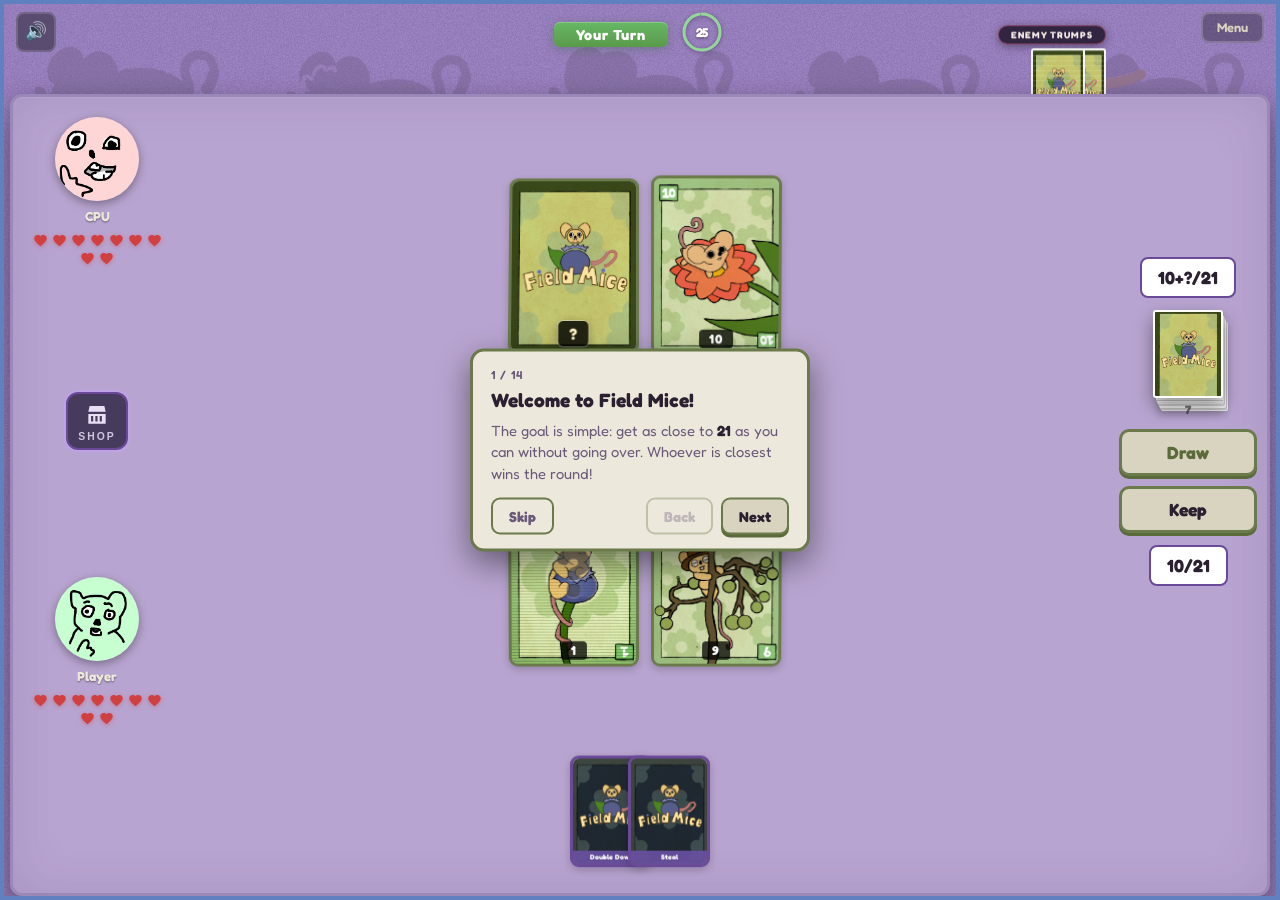
==== game.html @ 81249f74 "Buggy old repo, had to switch to a new one" ====
<!DOCTYPE html>
<html lang="en">
<head>
  <meta charset="UTF-8">
  <meta name="viewport" content="width=device-width, initial-scale=1.0">
  <title>Field Mice - 21</title>
  <link rel="preconnect" href="https://fonts.googleapis.com">
  <link href="https://fonts.googleapis.com/css2?family=Fredoka:wght@400;500;600;700&display=swap" rel="stylesheet">
  <link rel="stylesheet" href="css/scene.css">
  <link rel="stylesheet" href="css/style.css">
  <link rel="stylesheet" href="css/cards.css">
</head>
<body class="scene-bg">
  <div id="game-container">

    <button id="pause-btn">Menu</button>

    <div class="music-chrome">
      <button type="button" id="music-mute-top" class="music-mute-top" aria-label="Mute music">🔊</button>
      <div id="music-now-playing" class="music-now-playing" role="status" aria-live="polite" aria-label="Now playing">
        <img id="music-np-thumb" class="music-np-thumb" src="Music/Change My Style.jpg" alt="" draggable="false">
        <div class="music-np-text">
          <span class="music-np-label">Now Playing</span>
          <span id="music-np-title" class="music-np-title">Change My Style</span>
          <span id="music-np-artist" class="music-np-artist">Glow Machine</span>
        </div>
      </div>
    </div>

    <div id="game-toast" class="game-toast hidden" role="status" aria-live="polite"></div>
    <p id="online-match-badge" class="online-match-badge hidden" aria-live="polite"></p>

    <!-- Turn banner + clock: centered strip, clear of Menu / music -->
    <div class="turn-header-wrap">
      <div class="turn-header">
        <div id="turn-banner" class="turn-banner your-turn">Your Turn</div>
        <div id="turn-timer-clock" class="turn-timer-clock hidden" aria-live="polite">
          <svg class="turn-clock-svg" viewBox="0 0 48 48" aria-hidden="true">
            <circle class="turn-clock-ring-bg" cx="24" cy="24" r="18" fill="none" />
            <circle id="turn-clock-progress" class="turn-clock-ring" cx="24" cy="24" r="18" fill="none" transform="rotate(-90 24 24)" />
          </svg>
          <span id="turn-timer-text" class="turn-clock-num">25</span>
        </div>
      </div>
    </div>

    <!-- Table wrapper for 3D perspective -->
    <div id="table-wrap" class="table-wrap">
    <div id="opponent-fan-area">
      <div class="opp-trump-stack">
        <span class="opp-trump-label">Enemy trumps</span>
        <div id="opponent-trump-fan" class="opp-fan"></div>
      </div>
    </div>
    <div id="game-board">

      <!-- Left: profiles + shop -->
      <div id="left-col">
        <div class="profile-block opponent-profile">
          <div class="profile-avatar">
            <img src="assets/pfp-opponent.png" alt="Opponent" width="88" height="88" draggable="false">
          </div>
          <p id="opponent-name" class="profile-name">Opponent</p>
          <div id="opponent-lives" class="lives-dots"></div>
        </div>

        <div id="active-trumps" class="active-trumps">
          <button type="button" id="shop-btn" class="shop-icon-btn hidden" title="Shop" aria-label="Open shop">
            <svg class="shop-icon-svg" viewBox="0 0 24 24" aria-hidden="true">
              <path fill="currentColor" d="M4 9h16l-1.2-5.4H5.2L4 9zm0 2v9h16v-9H4zm2.5 2h2v5h-2v-5zm4 0h2v5h-2v-5zm4 0h2v5h-2v-5z"/>
            </svg>
            <span class="shop-label">Shop</span>
          </button>
        </div>

        <div class="profile-block player-profile">
          <div class="profile-avatar">
            <img src="assets/pfp-player.png" alt="You" width="88" height="88" draggable="false">
          </div>
          <p id="player-name" class="profile-name">You</p>
          <div id="player-lives" class="lives-dots"></div>
        </div>
      </div>

      <!-- Center: numbered cards -->
      <div id="center-col">
        <div id="opponent-cards" class="card-row"></div>
        <div id="player-cards" class="card-row"></div>
      </div>

      <!-- Right: scores + deck -->
      <div id="right-col">
        <div class="score-box">
          <span id="opponent-score" class="score-text">0+?/21</span>
        </div>
        <div id="deck-area" class="deck-area">
          <div class="deck-visual pigeon-deck">
            <div class="deck-thickness" aria-hidden="true"></div>
            <div class="deck-face" role="img" aria-label="Draw pile">
              <img class="deck-back-img" src="assets/cards/card-back.png" width="288" height="403" alt="" draggable="false">
            </div>
          </div>
          <span id="deck-count" class="deck-count">11</span>
        </div>
        <div id="action-bar" class="action-bar">
          <button type="button" id="btn-draw" class="game-btn draw-btn">Draw</button>
          <button type="button" id="btn-keep" class="game-btn keep-btn">Keep</button>
        </div>
        <div class="score-box">
          <span id="player-score" class="score-text">0/21</span>
        </div>
      </div>

      <!-- Player trumps live inside table surface -->
      <div id="trump-hand-area">
        <div id="trump-hand" class="trump-hand-fan"></div>
      </div>
    </div>

    </div>

  </div>

  <!-- Overlays -->
  <div id="overlay" class="overlay hidden">
    <div id="overlay-content" class="overlay-box"></div>
  </div>

  <div id="trump-select-overlay" class="overlay hidden">
    <div class="overlay-box">
      <h2>Play a Trump Card</h2>
      <div id="trump-select-cards" class="trump-select-grid"></div>
      <button id="trump-cancel-btn" class="game-btn keep-btn">Cancel</button>
    </div>
  </div>


  <div id="trump-use-overlay" class="overlay hidden">
    <div class="overlay-box trump-use-box">
      <div class="trump-use-preview">
        <div class="trump-use-card card">
          <img id="trump-use-img" src="assets/cards/trump-back.png" alt="" draggable="false">
        </div>
      </div>
      <h2 id="trump-use-name"></h2>
      <p id="trump-use-desc" class="trump-use-desc"></p>
      <p id="trump-use-warning" class="trump-use-warning hidden"></p>
      <div class="trump-use-actions">
        <button type="button" id="trump-use-btn" class="game-btn draw-btn">Use Card</button>
        <button type="button" id="trump-use-cancel-btn" class="game-btn keep-btn">Cancel</button>
      </div>
    </div>
  </div>

  <div id="target-select-overlay" class="overlay hidden">
    <div class="overlay-box">
      <h2 id="target-select-title">Select a card</h2>
      <div id="target-select-cards" class="target-select-grid"></div>
      <button id="target-cancel-btn" class="game-btn keep-btn">Cancel</button>
    </div>
  </div>

  <div id="shop-overlay" class="overlay hidden">
    <div class="overlay-box shop-overlay-box">
      <h2>Shop</h2>
      <p class="shop-subtitle">Spend lives to buy trump cards</p>
      <div id="shop-overlay-cards" class="shop-overlay-grid"></div>
      <button id="shop-close-btn" class="game-btn keep-btn">Skip</button>
    </div>
  </div>

  <div id="pause-overlay" class="overlay hidden">
    <div class="overlay-box">
      <h2>Paused</h2>
      <div class="pause-menu">
        <div class="volume-section">
          <div class="volume-row">
            <span class="volume-label">Music</span>
            <input type="range" id="music-volume" class="volume-slider" min="0" max="100" value="13">
            <button id="music-mute-btn" class="mute-btn">🔊</button>
          </div>
          <div class="volume-row">
            <span class="volume-label">SFX</span>
            <input type="range" id="sfx-volume" class="volume-slider" min="0" max="100" value="70">
            <button id="sfx-mute-btn" class="mute-btn">🔊</button>
          </div>
        </div>
        <button class="game-btn draw-btn" id="resume-btn">Resume</button>
        <button type="button" class="game-btn keep-btn" id="tutorial-btn">How to Play</button>
        <button class="game-btn keep-btn" id="quit-btn">Quit to Lobby</button>
      </div>
    </div>
  </div>

  <div id="trump-play-overlay" class="trump-play-overlay hidden" aria-hidden="true">
    <div class="trump-play-backdrop"></div>
    <div class="trump-play-card-wrap">
      <div class="trump-play-card card">
        <img class="trump-play-img" src="assets/cards/trump-back.png" alt="">
      </div>
      <div class="trump-play-info">
        <div class="trump-play-name"></div>
        <p class="trump-play-desc"></p>
      </div>
    </div>
  </div>

  <div id="tutorial-overlay" class="tutorial-overlay hidden" aria-hidden="true" role="dialog" aria-labelledby="tutorial-title">
    <div id="tutorial-spotlight" class="tutorial-spotlight hidden" aria-hidden="true"></div>
    <div id="tutorial-tooltip" class="tutorial-tooltip">
      <p id="tutorial-step" class="tutorial-step">1 / 14</p>
      <h2 id="tutorial-title" class="tutorial-title">Welcome</h2>
      <p id="tutorial-body" class="tutorial-body"></p>
      <div class="tutorial-actions">
        <button type="button" id="tutorial-skip" class="tutorial-btn tutorial-btn--ghost">Skip</button>
        <button type="button" id="tutorial-back" class="tutorial-btn tutorial-btn--ghost" disabled>Back</button>
        <button type="button" id="tutorial-next" class="tutorial-btn tutorial-btn--primary">Next</button>
      </div>
    </div>
  </div>

  <div id="card-viewer">
    <span id="card-viewer-close">&times;</span>
    <img id="card-viewer-img" src="" alt="Card">
  </div>

  <script src="https://cdn.jsdelivr.net/npm/@supabase/supabase-js@2.49.1/dist/umd/supabase.min.js"></script>
  <script type="module" src="js/game.js"></script>
</body>
</html>
---- css/scene.css ----
/* Mouse pattern + purple wash — everywhere except the play table (#game-board) */
:root {
  --scene-bg-fallback: #a88cc8;
  --scene-bg-tile: url('../assets/bg.png');
  /* bg.png (1920×1145): full width = 5 mice; seamless vertical loop */
  --scene-bg-pattern-opacity: 0.62;
  --scene-bg-purple-overlay: rgba(168, 140, 200, 0.48);
  --scene-bg-pan-duration: 180s;
}

body.scene-bg {
  position: relative;
  overflow: hidden;
  background-color: var(--scene-bg-fallback);
}

/*
 * Wide strip of tiled bg (repeat x + y). GPU translate by exactly one tile
 * width (-100vw) loops seamlessly when the image edges match.
 */
body.scene-bg::before {
  content: '';
  position: fixed;
  top: 0;
  left: 0;
  width: 200vw;
  height: 100%;
  min-height: 100vh;
  min-height: 100dvh;
  z-index: -2;
  pointer-events: none;
  background-image: var(--scene-bg-tile);
  background-repeat: repeat;
  background-size: 100vw auto;
  background-position: 0 0;
  opacity: var(--scene-bg-pattern-opacity);
  will-change: transform;
  backface-visibility: hidden;
  transform: translate3d(0, 0, 0);
  animation: scene-bg-scroll-x var(--scene-bg-pan-duration) linear infinite;
}

@keyframes scene-bg-scroll-x {
  from { transform: translate3d(0, 0, 0); }
  to { transform: translate3d(-100vw, 0, 0); }
}

@media (prefers-reduced-motion: reduce) {
  body.scene-bg::before {
    width: 100vw;
    animation: none;
    transform: none;
  }
}

/* Purple wash — brings the old solid purple feel back */
body.scene-bg::after {
  content: '';
  position: fixed;
  inset: 0;
  z-index: -1;
  pointer-events: none;
  background: var(--scene-bg-purple-overlay);
}
---- css/style.css ----
*, *::before, *::after {
  margin: 0;
  padding: 0;
  box-sizing: border-box;
}

:root {
  --purple-outer: #a88cc8;
  --purple-border: #7a5ca8;
  --purple-table: #9480b4;
  --purple-surface: #b8a4d0;
  --purple-dark: #6a4a98;
  --purple-deeper: #5a3a88;
  --sage: #7a8a5a;
  --sage-light: #a0aa80;
  --sage-border: #6a7a4a;
  --sage-dark: #5a6a3a;
  --cream: #d8d4c0;
  --cream-light: #ede8dc;
  --text-dark: #2a2030;
  --text-muted: #6a5a7a;
  --red-life: #d04040;
  --grey-life: #7a7080;
  --cyan-dot: #40b0b0;
  --win-green: #5a9a4a;
  --lose-red: #c04040;
  --font: 'Fredoka', sans-serif;

  /* Game layout rhythm */
  --col-left: 168px;
  --col-right: 158px;
  --table-margin-x: 6px;
  --table-margin-top: 36px;
  --center-gap: 20px;
  --trump-strip-h: 118px;
  --play-card-w: 130px;
  --play-card-h: 182px;
  --trump-card-w: 82px;
  --trump-card-h: 115px;
  /* Crazy-8–style opponent trump stack */
  --opp-trump-chip-w: 54px;
  --opp-trump-chip-h: 76px;
  --opp-trump-overlap: 33px;
  --profile-avatar-size: 84px;
  --table-texture-opacity: 0.32;
  --table-border: #9a88b8;

  /* Scene (mouse bg) — tuned to match game purples */
  --scene-bg-fallback: var(--purple-outer);
  --scene-bg-purple-overlay: rgba(168, 140, 200, 0.52);
  --scene-bg-pattern-opacity: 0.65;
}

html, body {
  height: 100%;
  overflow: hidden;
}

body {
  font-family: var(--font);
  display: flex;
  justify-content: center;
  align-items: center;
}

/* Game container - fills the screen */
#game-container {
  position: relative;
  width: 100vw;
  height: 100vh;
  display: flex;
  flex-direction: column;
  background: transparent;
  border: 4px solid #6080c0;
  overflow: hidden;
  /* 0–1 while your-turn timer runs; drives red tint on frame + clock */
  --turn-urgency: 0;
  /* Perspective on the table only (see .table-wrap) — applying it here made
     translateZ() on #trump-hand-area project outside the viewport and get clipped. */
  perspective: none;
}

/* Opponent trump — peek over top edge, upper-right (above #right-col) */
#opponent-fan-area {
  position: absolute;
  left: auto;
  right: calc(var(--col-right) + 6px);
  top: 0;
  transform: translateY(calc(-1 * (var(--opp-trump-chip-h) * 0.62 + 1.35rem)));
  z-index: 0;
  display: flex;
  justify-content: flex-end;
  align-items: flex-end;
  width: auto;
  max-width: calc(var(--col-right) + 24px);
  padding: 0;
  pointer-events: none;
}

.opp-trump-stack {
  display: flex;
  flex-direction: column;
  align-items: flex-end;
  gap: 4px;
}

.opp-trump-label {
  font-family: var(--font);
  font-size: 0.58rem;
  font-weight: 700;
  text-transform: uppercase;
  letter-spacing: 0.1em;
  color: rgba(255, 248, 240, 0.95);
  background: rgba(28, 18, 38, 0.82);
  padding: 4px 12px;
  border-radius: 999px;
  border: 1px solid rgba(200, 80, 100, 0.5);
  box-shadow: 0 2px 10px rgba(0, 0, 0, 0.4);
  white-space: nowrap;
  line-height: 1;
  flex-shrink: 0;
}

.opp-fan {
  display: flex;
  flex-direction: row;
  flex-wrap: nowrap;
  justify-content: center;
  align-items: flex-end;
  transform: none;
  transform-origin: center bottom;
  gap: 0;
}

.opp-trump-chip {
  flex-shrink: 0;
  position: relative;
  width: var(--opp-trump-chip-w);
  height: var(--opp-trump-chip-h);
  border-radius: 3px;
  overflow: hidden;
  background-color: #1a3924;
  background-image: url('../assets/cards/card-back.png');
  background-size: cover;
  background-position: center;
  border: 2px solid #f4f4f4;
  box-shadow:
    0 2px 0 rgba(0, 0, 0, 0.65),
    inset 0 1px 0 rgba(255, 255, 255, 0.12);
}

.opp-trump-chip:not(:last-child) {
  margin-right: calc(-1 * var(--opp-trump-overlap));
}

/* Fine horizontal stripes — subtle “edge of stack” vibe */
.opp-trump-chip-edge {
  position: absolute;
  inset: 0;
  opacity: 0.22;
  pointer-events: none;
  background: repeating-linear-gradient(
    180deg,
    rgba(255, 255, 255, 0.65) 0 1px,
    transparent 1px 5px
  );
  mix-blend-mode: screen;
}

/* Top strip: true horizontal center, above table; z-index below Menu (30) */
.turn-header-wrap {
  position: relative;
  flex-shrink: 0;
  z-index: 28;
  display: flex;
  justify-content: center;
  align-items: center;
  min-height: 50px;
  padding: 4px 12px 2px;
  pointer-events: none;
}

.turn-header-wrap .turn-header,
.turn-header-wrap .turn-banner,
.turn-header-wrap .turn-timer-clock {
  pointer-events: auto;
}

.turn-header {
  display: flex;
  flex-direction: row;
  flex-wrap: wrap;
  justify-content: center;
  align-items: center;
  gap: 10px;
  max-width: min(96vw, 560px);
}

.turn-timer-clock {
  position: relative;
  width: 48px;
  height: 48px;
  flex-shrink: 0;
}

.turn-timer-clock.hidden {
  display: none !important;
}

.turn-clock-svg {
  display: block;
  width: 100%;
  height: 100%;
  filter: drop-shadow(0 1px 2px rgba(0, 0, 0, 0.35));
}

.turn-clock-ring-bg {
  stroke: rgba(255, 255, 255, 0.16);
  stroke-width: 3;
}

.turn-clock-ring {
  stroke: color-mix(
    in srgb,
    #8edd9a calc((1 - var(--turn-urgency, 0)) * 100%),
    #ff3a45 calc(var(--turn-urgency, 0) * 100%)
  );
  stroke-width: 3;
  stroke-linecap: round;
  stroke-dasharray: 113.097;
  stroke-dashoffset: 0;
  transition:
    stroke-dashoffset 0.08s linear,
    stroke 0.14s ease;
}

.turn-clock-num {
  position: absolute;
  inset: 0;
  display: flex;
  align-items: center;
  justify-content: center;
  font-family: var(--font);
  font-size: 0.8rem;
  font-weight: 800;
  font-variant-numeric: tabular-nums;
  letter-spacing: -0.02em;
  color: color-mix(
    in srgb,
    #ffffff calc((1 - var(--turn-urgency, 0)) * 100%),
    #ffc8c8 calc(var(--turn-urgency, 0) * 100%)
  );
  text-shadow:
    0 1px 3px rgba(0, 0, 0, 0.45),
    0 0 8px rgba(255, 70, 70, calc(0.35 * var(--turn-urgency, 0)));
  transition: color 0.14s ease, text-shadow 0.14s ease;
  pointer-events: none;
}

/* Outer frame + playfield shake (same rhythm); border & glow pick up red as --turn-urgency rises */
#game-container.turn-pulse {
  --pulse-shake-amt: calc(0.12px + var(--turn-pulse-strength, 0) * 0.55px);
  animation: outerFrameVibrate var(--turn-pulse-period, 2.2s) linear infinite;
}

#game-container.turn-pulse .table-wrap {
  --inner-shake-amt: calc(0.07px + var(--turn-pulse-strength, 0) * 0.38px);
  animation: tableBoardShake var(--turn-pulse-period, 2.2s) linear infinite;
}

@keyframes outerFrameVibrate {
  0%,
  100% {
    transform: translate(0, 0);
    border-color: color-mix(
      in srgb,
      #6080c0 calc((1 - var(--turn-urgency, 0)) * 100%),
      #e03845 calc(var(--turn-urgency, 0) * 100%)
    );
    box-shadow:
      inset 0 0 16px rgba(96, 128, 192, calc(0.04 + var(--turn-pulse-strength, 0) * 0.08)),
      0 0 8px rgba(96, 128, 220, calc(0.12 + var(--turn-pulse-strength, 0) * 0.18)),
      0 0 18px rgba(255, 55, 50, calc(0.08 + var(--turn-urgency, 0) * 0.42));
  }

  25% {
    transform: translate(var(--pulse-shake-amt), calc(-0.6 * var(--pulse-shake-amt)));
    border-color: color-mix(
      in srgb,
      #7a9ed8 calc((1 - var(--turn-urgency, 0)) * 100%),
      #f05858 calc(var(--turn-urgency, 0) * 100%)
    );
    box-shadow:
      inset 0 0 20px rgba(96, 128, 192, calc(0.06 + var(--turn-pulse-strength, 0) * 0.16)),
      0 0 14px rgba(120, 175, 255, calc(0.18 + var(--turn-pulse-strength, 0) * 0.22)),
      0 0 0 4px rgba(96, 128, 220, calc(0.06 + var(--turn-pulse-strength, 0) * 0.18)),
      0 0 22px rgba(255, 70, 55, calc(0.1 + var(--turn-urgency, 0) * 0.48));
  }

  50% {
    transform: translate(calc(-0.9 * var(--pulse-shake-amt)), calc(0.5 * var(--pulse-shake-amt)));
    border-color: color-mix(
      in srgb,
      #5678b0 calc((1 - var(--turn-urgency, 0)) * 100%),
      #c83038 calc(var(--turn-urgency, 0) * 100%)
    );
    box-shadow:
      inset 0 0 14px rgba(50, 70, 115, calc(0.05 + var(--turn-pulse-strength, 0) * 0.12)),
      0 0 9px rgba(96, 128, 200, calc(0.1 + var(--turn-pulse-strength, 0) * 0.14)),
      0 0 14px rgba(255, 45, 40, calc(0.06 + var(--turn-urgency, 0) * 0.38));
  }

  75% {
    transform: translate(calc(0.55 * var(--pulse-shake-amt)), calc(-0.45 * var(--pulse-shake-amt)));
    border-color: color-mix(
      in srgb,
      #8eb4ea calc((1 - var(--turn-urgency, 0)) * 100%),
      #ff6a62 calc(var(--turn-urgency, 0) * 100%)
    );
    box-shadow:
      inset 0 0 18px rgba(96, 128, 192, calc(0.06 + var(--turn-pulse-strength, 0) * 0.18)),
      0 0 12px rgba(110, 180, 250, calc(0.16 + var(--turn-pulse-strength, 0) * 0.26)),
      0 0 0 5px rgba(96, 128, 215, calc(0.05 + var(--turn-pulse-strength, 0) * 0.16)),
      0 0 24px rgba(255, 60, 48, calc(0.1 + var(--turn-urgency, 0) * 0.52));
  }
}

@keyframes tableBoardShake {

  0%,
  100% {
    transform: translate(0, 0);
  }

  25% {
    transform: translate(calc(-0.85 * var(--inner-shake-amt)), calc(0.55 * var(--inner-shake-amt)));
  }

  50% {
    transform: translate(var(--inner-shake-amt), calc(-0.65 * var(--inner-shake-amt)));
  }

  75% {
    transform: translate(calc(0.5 * var(--inner-shake-amt)), var(--inner-shake-amt));
  }
}

/* Turn banner */
.turn-banner {
  text-align: center;
  padding: 4px 22px;
  margin: 6px auto 2px;
  width: fit-content;
  border-radius: 6px;
  font-size: 0.9rem;
  font-weight: 700;
  z-index: 20;
  letter-spacing: 1px;
  flex-shrink: 0;
}

.turn-banner.your-turn {
  background: linear-gradient(180deg, #66b866 0%, var(--win-green) 100%);
  color: #ffffff;
  box-shadow:
    inset 0 1px 0 rgba(255, 255, 255, 0.22),
    0 2px 10px rgba(40, 100, 50, 0.35);
}

.turn-banner.opp-turn {
  background: linear-gradient(180deg, #e05858 0%, var(--red-life) 100%);
  color: #ffffff;
  box-shadow:
    inset 0 1px 0 rgba(255, 255, 255, 0.18),
    0 2px 12px rgba(120, 30, 30, 0.35);
}

.turn-banner.sync-banner {
  background: rgba(50, 40, 80, 0.92);
  color: var(--cream-light);
  border-color: var(--purple-deeper);
  animation: sync-pulse 1.2s ease-in-out infinite;
}

@keyframes sync-pulse {
  0%, 100% { opacity: 0.85; }
  50% { opacity: 1; }
}

.turn-banner.opp-turn.ai-thinking {
  animation: aiThinkPulse 1.4s ease-in-out infinite;
}

@keyframes aiThinkPulse {
  0%, 100% { opacity: 1; }
  50% { opacity: 0.72; }
}

.turn-banner.hidden-banner {
  opacity: 0;
}

/* Table wrapper — 3D scene lives on #game-board inside */
.table-wrap {
  flex: 1 1 auto;
  display: flex;
  flex-direction: column;
  min-height: 0;
  width: calc(100% - 2 * var(--table-margin-x));
  margin: var(--table-margin-top) auto 0;
  position: relative;
  z-index: 1;
  overflow: visible;
  transform-style: preserve-3d;
  perspective: 1400px;
  perspective-origin: center 42%;
}

#game-board {
  position: relative;
  z-index: 1;
  flex: 1;
  display: grid;
  grid-template-columns: var(--col-left) minmax(0, 1fr) var(--col-right);
  grid-template-rows: minmax(0, 1fr) auto;
  background-color: var(--purple-surface);
  border-radius: 12px;
  border: 3px solid var(--table-border);
  min-height: 0;
  min-width: 0;
  overflow: hidden;
  transform: none;
  transform-style: preserve-3d;
  box-shadow:
    0 20px 40px rgba(0, 0, 0, 0.28),
    0 8px 24px rgba(0, 0, 0, 0.2),
    inset 0 1px 0 rgba(255, 255, 255, 0.08),
    inset 0 0 48px rgba(58, 40, 88, 0.12);
}

#game-board::before {
  content: '';
  position: absolute;
  inset: 0;
  z-index: 0;
  border-radius: inherit;
  pointer-events: none;
  background-image: url('../assets/table-texture.png');
  background-repeat: repeat;
  background-size: 420px auto;
  background-position: center;
  opacity: var(--table-texture-opacity);
}

#game-board > * {
  position: relative;
  z-index: 1;
}

#left-col {
  grid-column: 1;
  grid-row: 1;
  display: flex;
  flex-direction: column;
  justify-content: space-between;
  padding: 20px 12px;
  gap: 6px;
  min-width: 0;
  overflow: visible;
}

.profile-block {
  display: flex;
  flex-direction: column;
  align-items: center;
  gap: 8px;
  width: 100%;
  min-width: 0;
}

.profile-name {
  font-size: 0.82rem;
  font-weight: 700;
  color: var(--cream-light);
  text-align: center;
  max-width: 100%;
  overflow: hidden;
  text-overflow: ellipsis;
  white-space: nowrap;
  line-height: 1.2;
  text-shadow: 0 1px 2px rgba(0, 0, 0, 0.45);
}

.profile-avatar {
  width: var(--profile-avatar-size);
  height: var(--profile-avatar-size);
  border-radius: 50%;
  background: transparent;
  border: none;
  overflow: hidden;
  flex-shrink: 0;
  box-shadow: 0 3px 10px rgba(0, 0, 0, 0.35);
}

.profile-avatar img {
  display: block;
  width: 100%;
  height: 100%;
  object-fit: cover;
  object-position: center;
  border: none;
  outline: none;
  border-radius: 50%;
  /* Slight zoom crops baked-in white ring on PNG assets */
  transform: scale(1.12);
}

.lives-dots {
  display: flex;
  flex-wrap: wrap;
  align-items: center;
  justify-content: center;
  gap: 3px 4px;
  width: 100%;
  max-width: 100%;
}

.life-heart {
  width: 15px;
  height: 15px;
  flex-shrink: 0;
  color: var(--grey-life);
  transition: color 0.3s ease, opacity 0.3s ease, filter 0.3s ease, transform 0.3s ease;
}

.life-heart-svg {
  display: block;
  width: 100%;
  height: 100%;
}

.life-heart.active {
  color: var(--red-life);
  filter: drop-shadow(0 1px 2px rgba(208, 64, 64, 0.45));
}

.life-heart.lost {
  color: #2f2833;
  opacity: 0.38;
  filter: grayscale(1) brightness(0.72);
}

.life-heart.losing {
  animation: lifeHeartLose 0.55s ease forwards;
}

@keyframes lifeHeartLose {
  0% {
    color: var(--red-life);
    transform: scale(1);
    filter: drop-shadow(0 1px 2px rgba(208, 64, 64, 0.45));
  }
  35% {
    transform: scale(1.38);
    color: #904040;
  }
  100% {
    color: #2f2833;
    transform: scale(1);
    opacity: 0.38;
    filter: grayscale(1) brightness(0.72);
  }
}
/* Shop icon (left column) */
.active-trumps {
  display: flex;
  align-items: center;
  justify-content: center;
  min-height: 52px;
}

.shop-icon-btn {
  width: auto;
  min-width: 52px;
  height: auto;
  border-radius: 12px;
  border: 2px solid var(--purple-dark);
  background: rgba(58, 48, 80, 0.9);
  color: #e8dff5;
  cursor: pointer;
  display: flex;
  flex-direction: column;
  align-items: center;
  justify-content: center;
  gap: 4px;
  padding: 8px 10px 6px;
  transition: transform 0.15s, box-shadow 0.15s, opacity 0.15s;
}

.shop-label {
  font-size: 0.65rem;
  font-weight: 700;
  text-transform: uppercase;
  letter-spacing: 2px;
  line-height: 1;
  opacity: 0.85;
}

.shop-icon-btn.hidden {
  display: none;
}

.shop-icon-btn:not(:disabled):hover {
  transform: scale(1.08);
  box-shadow: 0 4px 12px rgba(0, 0, 0, 0.35);
}

.shop-icon-btn:disabled {
  opacity: 0.35;
  cursor: default;
}

.shop-icon-btn.shop-ready {
  box-shadow: 0 0 0 2px rgba(200, 160, 255, 0.45);
}

.shop-icon-svg {
  width: 26px;
  height: 26px;
}

/* Center column — 3D tilt on cards only (keeps Draw/Keep column flat + clickable) */
#center-col {
  grid-column: 2;
  grid-row: 1;
  display: grid;
  grid-template-rows: 1fr 1fr;
  align-items: center;
  justify-items: center;
  gap: var(--center-gap);
  padding: clamp(12px, 1.8vh, 22px) clamp(10px, 2vw, 24px);
  min-height: 0;
  min-width: 0;
  width: 100%;
  overflow-x: clip;
  overflow-y: visible;
  perspective: 900px;
  transform: rotateX(12deg);
  transform-origin: center 55%;
  transform-style: preserve-3d;
}

#opponent-cards,
#player-cards {
  align-self: center;
}

.card-row {
  display: flex;
  justify-content: center;
  align-items: center;
  gap: clamp(4px, 1.2vw, 12px);
  flex-wrap: nowrap;
  width: 100%;
  max-width: 100%;
  min-height: 0;
  min-width: 0;
  transform-style: preserve-3d;
}

.card-row--overlap {
  gap: 0;
}

.card-row--overlap .card + .card {
  margin-left: calc(-1 * var(--card-overlap, 20px));
}

/* Draw / Keep — in #right-col between deck and player score */
.action-bar {
  display: flex;
  flex-direction: column;
  gap: 10px;
  align-items: stretch;
  width: 100%;
  flex-shrink: 0;
}

.action-bar .game-btn {
  width: 100%;
  min-height: 44px;
  padding: 10px 12px;
}

.game-btn {
  font-family: var(--font);
  font-size: 1.1rem;
  font-weight: 700;
  padding: 10px 34px;
  border: 3px solid;
  border-radius: 10px;
  cursor: pointer;
  transition: all 0.12s ease;
  position: relative;
  top: 0;
}

.game-btn:active { top: 2px; }
.game-btn:disabled { opacity: 0.3; cursor: not-allowed; top: 0; }

.draw-btn {
  background: var(--cream);
  border-color: var(--sage-border);
  color: var(--sage-dark);
  box-shadow: 0 3px 0 var(--sage-dark);
}

.draw-btn:hover:not(:disabled) {
  background: var(--cream-light);
  top: -2px;
  box-shadow: 0 5px 0 var(--sage-dark);
}

.keep-btn {
  background: var(--cream);
  border-color: var(--sage-border);
  color: var(--text-dark);
  box-shadow: 0 3px 0 var(--sage-dark);
}

.keep-btn:hover:not(:disabled) {
  background: var(--cream-light);
  top: -2px;
  box-shadow: 0 5px 0 var(--sage-dark);
}

/* Right column — flat (no 3D tilt) for reliable button hits */
#right-col {
  grid-column: 3;
  grid-row: 1;
  display: flex;
  flex-direction: column;
  justify-content: center;
  align-items: stretch;
  padding: 14px 10px;
  gap: 12px;
  position: relative;
  z-index: 20;
  min-width: 0;
  transform: none;
}

#right-col .score-box,
#right-col .deck-area {
  align-self: center;
}

.score-box {
  background: white;
  border: 2px solid var(--purple-dark);
  border-radius: 8px;
  padding: 8px 16px;
}

.score-text {
  font-size: 1.1rem;
  font-weight: 700;
  color: var(--text-dark);
}

.score-text.bust { color: var(--lose-red); }
.score-text.perfect { color: var(--win-green); }

.deck-area {
  display: flex;
  flex-direction: column;
  align-items: center;
  gap: 4px;
}

.deck-visual {
  position: relative;
  width: 70px;
  height: 88px;
}

/* Game-Pigeon–style stacked deck — boxy stepped slabs, not pill-shaped */
.deck-visual.pigeon-deck {
  border: none;
  border-radius: 0;
  overflow: visible;
  box-shadow: none;
}

.deck-thickness {
  position: absolute;
  left: 3px;
  right: 0;
  top: 3px;
  bottom: -4px;
  z-index: 0;
  border-radius: 2px;
  background: repeating-linear-gradient(
    to bottom,
    #fafafa 0 3px,
    #d8d8d8 3px 4px,
    #f6f6f6 4px 7px,
    #c8c8c8 7px 8px
  );
  box-shadow:
    1px 2px 0 0 #ececec,
    2px 4px 0 0 #d0d0d0,
    3px 6px 0 0 #f2f2f2,
    4px 8px 0 0 #c4c4c4,
    5px 9px 0 0 #e6e6e6,
    1px 0 0 rgba(0, 0, 0, 0.08),
    2px 12px 8px rgba(0, 0, 0, 0.28);
  opacity: 0.98;
}

.deck-face {
  position: absolute;
  inset: 0;
  z-index: 1;
  overflow: hidden;
  background: #1a3924;
  border-radius: 3px;
  border: 2px solid #fefefe;
  box-shadow:
    0 8px 18px rgba(0, 0, 0, 0.4),
    inset 0 1px 0 rgba(255, 255, 255, 0.06);
}

.deck-back-img {
  display: block;
  width: 100%;
  height: 100%;
  object-fit: cover;
  object-position: center;
  pointer-events: none;
  border-radius: 2px;
  image-rendering: -webkit-optimize-contrast;
}

.deck-count {
  font-size: 0.75rem;
  font-weight: 700;
  color: var(--text-dark);
  opacity: 0.6;
}

/* Player trump strip — spans table width inside lavender surface */
#trump-hand-area {
  grid-column: 1 / -1;
  grid-row: 2;
  position: relative;
  z-index: 2;
  min-height: var(--trump-strip-h);
  height: auto;
  padding: 6px 12px clamp(14px, 2.5vh, 28px);
  display: flex;
  justify-content: center;
  align-items: flex-end;
  overflow: visible;
  pointer-events: none;
  background: transparent;
  transform: none;
}

#trump-hand-area .trump-hand-fan,
#trump-hand-area .card {
  pointer-events: auto;
}

.trump-hand-fan {
  display: flex;
  justify-content: center;
  align-items: flex-end;
  position: relative;
  z-index: 1;
  height: 100%;
  padding-bottom: 4px;
  transform: rotateX(-14deg);
  transform-origin: center bottom;
  transform-style: preserve-3d;
}

/* Music — mute + auto “now playing” toast (game + lobby) */
.music-chrome {
  position: fixed;
  top: 8px;
  left: 12px;
  z-index: 100;
  display: flex;
  align-items: flex-start;
  gap: 8px;
  pointer-events: none;
}

#game-container .music-chrome {
  position: absolute;
  z-index: 30;
}

.music-chrome > * {
  pointer-events: auto;
}

.music-mute-top {
  flex-shrink: 0;
  display: flex;
  align-items: center;
  justify-content: center;
  width: 40px;
  height: 40px;
  padding: 0;
  font-size: 1.1rem;
  line-height: 1;
  color: white;
  background: rgba(0, 0, 0, 0.4);
  border: 2px solid rgba(255, 255, 255, 0.15);
  border-radius: 8px;
  backdrop-filter: blur(4px);
  cursor: pointer;
  transition: background 0.15s, border-color 0.15s;
}

.music-mute-top:hover {
  background: rgba(0, 0, 0, 0.55);
  border-color: rgba(255, 255, 255, 0.28);
}

.music-mute-top.muted {
  opacity: 0.75;
}

.music-now-playing {
  display: flex;
  align-items: center;
  gap: 10px;
  max-width: min(260px, calc(100vw - 80px));
  padding: 6px 14px 6px 6px;
  background: rgba(12, 8, 20, 0.82);
  border: 2px solid rgba(255, 255, 255, 0.14);
  border-radius: 10px;
  backdrop-filter: blur(10px);
  box-shadow: 0 6px 20px rgba(0, 0, 0, 0.35);
  cursor: pointer;
  opacity: 0;
  transform: translateX(-14px) scale(0.97);
  pointer-events: none;
  transition:
    opacity 0.4s ease,
    transform 0.4s cubic-bezier(0.22, 1, 0.36, 1);
}

.music-now-playing.is-visible {
  opacity: 1;
  transform: translateX(0) scale(1);
  pointer-events: auto;
}

.music-now-playing.is-hiding {
  opacity: 0;
  transform: translateX(-10px) scale(0.98);
  pointer-events: none;
}

.music-now-playing.is-pulse {
  animation: music-np-pulse 0.45s ease;
}

@keyframes music-np-pulse {
  0% { transform: translateX(0) scale(1); }
  35% { transform: translateX(0) scale(1.03); }
  100% { transform: translateX(0) scale(1); }
}

.music-np-thumb {
  flex-shrink: 0;
  width: 44px;
  height: 44px;
  border-radius: 7px;
  object-fit: cover;
  display: block;
  box-shadow: 0 2px 8px rgba(0, 0, 0, 0.35);
}

.music-np-text {
  display: flex;
  flex-direction: column;
  gap: 1px;
  min-width: 0;
}

.music-np-label {
  font-size: 0.58rem;
  font-weight: 600;
  text-transform: uppercase;
  letter-spacing: 0.1em;
  color: rgba(180, 220, 255, 0.75);
}

.music-np-title {
  font-size: 0.8rem;
  font-weight: 700;
  color: #fff;
  white-space: nowrap;
  overflow: hidden;
  text-overflow: ellipsis;
  line-height: 1.25;
}

.music-np-artist {
  font-size: 0.68rem;
  font-weight: 500;
  color: rgba(255, 255, 255, 0.62);
  white-space: nowrap;
  overflow: hidden;
  text-overflow: ellipsis;
  line-height: 1.2;
}

/* Pause button */
#pause-btn {
  position: absolute;
  top: 8px;
  right: 12px;
  z-index: 30;
  background: rgba(0, 0, 0, 0.3);
  border: 2px solid rgba(255, 255, 255, 0.2);
  color: var(--cream);
  font-family: var(--font);
  font-size: 0.8rem;
  font-weight: 600;
  padding: 6px 14px;
  border-radius: 8px;
  cursor: pointer;
  transition: all 0.15s;
}

#pause-btn:hover {
  background: rgba(0, 0, 0, 0.5);
  border-color: rgba(255, 255, 255, 0.4);
}

/* Pause menu overlay */
.pause-menu {
  display: flex;
  flex-direction: column;
  gap: 14px;
  align-items: center;
}

.pause-menu .game-btn {
  width: 200px;
  text-align: center;
}

.volume-section {
  width: 100%;
  display: flex;
  flex-direction: column;
  gap: 10px;
  padding: 12px 0;
  border-bottom: 2px solid var(--sage-border);
  margin-bottom: 6px;
}

.volume-row {
  display: flex;
  align-items: center;
  gap: 10px;
}

.volume-label {
  font-size: 0.85rem;
  font-weight: 600;
  color: var(--text-dark);
  width: 50px;
  text-align: right;
}

.volume-slider {
  flex: 1;
  height: 6px;
  -webkit-appearance: none;
  appearance: none;
  background: var(--sage-border);
  border-radius: 3px;
  outline: none;
  cursor: pointer;
}

.volume-slider::-webkit-slider-thumb {
  -webkit-appearance: none;
  appearance: none;
  width: 16px;
  height: 16px;
  border-radius: 50%;
  background: var(--sage-dark);
  border: 2px solid var(--sage-border);
  cursor: pointer;
}

.volume-slider::-moz-range-thumb {
  width: 16px;
  height: 16px;
  border-radius: 50%;
  background: var(--sage-dark);
  border: 2px solid var(--sage-border);
  cursor: pointer;
}

.mute-btn {
  background: none;
  border: 2px solid var(--sage-border);
  border-radius: 6px;
  padding: 4px 8px;
  cursor: pointer;
  font-size: 0.9rem;
  transition: all 0.15s;
}

.mute-btn:hover {
  background: var(--cream-light);
}

.mute-btn.muted {
  opacity: 0.5;
}

/* Overlays */
.overlay {
  position: fixed;
  inset: 0;
  background: rgba(40, 30, 50, 0.8);
  backdrop-filter: blur(4px);
  display: flex;
  align-items: center;
  justify-content: center;
  z-index: 100;
  transition: opacity 0.3s;
}

.overlay.hidden {
  opacity: 0;
  pointer-events: none;
}

.overlay-box {
  background: var(--cream);
  border: 4px solid var(--sage-border);
  border-radius: 16px;
  padding: 28px 36px;
  text-align: center;
  max-width: 440px;
  width: 90%;
  box-shadow: 0 8px 30px rgba(0, 0, 0, 0.3);
}

.overlay-box h2 {
  font-size: 1.4rem;
  color: var(--text-dark);
  margin-bottom: 12px;
}

.overlay-box p {
  color: var(--text-muted);
  margin-bottom: 8px;
  font-size: 0.9rem;
}

.result-title {
  font-size: 1.8rem;
  font-weight: 700;
  margin-bottom: 8px;
}

.result-title.win { color: var(--win-green); }
.result-title.lose { color: var(--lose-red); }
.result-title.draw { color: var(--text-muted); }

.round-result {
  text-align: center;
}

.result-emoji {
  font-size: 2.6rem;
  line-height: 1;
  margin-bottom: 6px;
  animation: result-emoji-pop 0.45s cubic-bezier(0.22, 1, 0.36, 1);
}

@keyframes result-emoji-pop {
  0% { transform: scale(0.5); opacity: 0; }
  70% { transform: scale(1.12); }
  100% { transform: scale(1); opacity: 1; }
}

.result-tagline {
  font-size: 0.95rem;
  color: var(--text-muted);
  margin-bottom: 14px;
  line-height: 1.4;
}

.result-scores {
  display: flex;
  align-items: center;
  justify-content: center;
  gap: 10px;
  flex-wrap: wrap;
  font-size: 1.05rem;
  color: var(--text-dark);
  margin-bottom: 6px;
}

.result-score-vs {
  font-size: 0.85rem;
  font-weight: 600;
  color: var(--text-muted);
  text-transform: uppercase;
  letter-spacing: 0.06em;
}

.result-target {
  font-size: 0.85rem;
  color: var(--text-muted);
  margin-bottom: 16px;
}

.result-hearts-panel {
  display: flex;
  flex-direction: column;
  gap: 12px;
  margin: 0 auto 14px;
  padding: 12px 14px;
  max-width: 320px;
  background: rgba(122, 90, 168, 0.1);
  border-radius: 12px;
  border: 2px solid rgba(122, 90, 168, 0.2);
}

.result-hearts-block {
  display: flex;
  flex-direction: column;
  align-items: center;
  gap: 6px;
}

.result-hearts-label {
  font-size: 0.72rem;
  font-weight: 700;
  text-transform: uppercase;
  letter-spacing: 0.08em;
  color: var(--text-muted);
}

.hearts-inline-row {
  display: inline-flex;
  flex-wrap: wrap;
  justify-content: center;
  gap: 3px;
  align-items: center;
}

.hearts-inline {
  display: inline-flex;
  width: 18px;
  height: 18px;
  color: var(--red-life);
}

.hearts-inline--empty {
  color: var(--grey-life);
  opacity: 0.45;
}

.hearts-inline--stakes {
  color: #c84848;
  filter: drop-shadow(0 1px 0 rgba(0, 0, 0, 0.15));
}

.hearts-inline .life-heart-svg {
  width: 100%;
  height: 100%;
}

.result-bet-note,
.result-next-stakes {
  font-size: 0.8rem;
  color: var(--text-muted);
  margin-bottom: 6px;
}

.result-next-stakes {
  font-weight: 600;
  margin-bottom: 4px;
}

.round-result--win .result-tagline .hearts-inline--stakes {
  color: var(--win-green);
}

.toast-opp-event {
  display: inline;
}

.toast-opp-sub {
  font-size: 1.15em;
  margin-left: 4px;
}

.game-toast .hearts-inline {
  width: 16px;
  height: 16px;
  vertical-align: middle;
}

.overlay-btn {
  font-family: var(--font);
  font-size: 1rem;
  font-weight: 700;
  padding: 10px 28px;
  border: 3px solid var(--sage-border);
  border-radius: 10px;
  background: var(--cream-light);
  color: var(--text-dark);
  cursor: pointer;
  margin-top: 16px;
  box-shadow: 0 3px 0 var(--sage-dark);
  transition: all 0.12s;
}

.overlay-btn:hover { background: white; }

/* Shop overlay */
.shop-subtitle { font-size: 0.8rem; color: var(--text-muted); margin-bottom: 14px; }

.shop-overlay-grid {
  display: flex;
  gap: 14px;
  justify-content: center;
  flex-wrap: wrap;
  margin-bottom: 16px;
}

.shop-item {
  width: 120px;
  background: var(--cream-light);
  border: 3px solid var(--sage-border);
  border-radius: 10px;
  padding: 14px 10px;
  cursor: pointer;
  transition: all 0.15s;
  text-align: center;
}

.shop-item:hover:not(.sold) {
  transform: translateY(-4px);
  box-shadow: 0 6px 12px rgba(0, 0, 0, 0.15);
  border-color: var(--purple-dark);
}

.shop-item.sold { opacity: 0.3; cursor: default; }

.shop-item.unaffordable {
  opacity: 0.45;
  cursor: not-allowed;
  filter: grayscale(0.35);
}
.shop-item-name { font-weight: 700; font-size: 0.9rem; color: var(--text-dark); margin-bottom: 4px; }
.shop-item-desc { font-size: 0.7rem; color: var(--text-muted); margin-bottom: 8px; line-height: 1.3; }
.shop-item-cost {
  display: flex;
  align-items: center;
  justify-content: center;
  min-height: 22px;
}

.shop-cost-hearts {
  display: inline-flex;
  align-items: center;
  justify-content: center;
  gap: 3px;
}

.shop-cost-heart {
  display: inline-flex;
  color: var(--red-life);
  line-height: 0;
}

.shop-cost-heart .life-heart-svg {
  width: 14px;
  height: 14px;
  display: block;
}

.shop-card-mini .shop-cost-heart .life-heart-svg {
  width: 9px;
  height: 9px;
}

/* Trump select */
.trump-select-grid {
  display: flex; gap: 12px; justify-content: center; flex-wrap: wrap; margin: 16px 0;
}

/* Trump card confirm (tap hand card → explain → Use Card) */
.trump-use-box {
  max-width: 360px;
  padding: 24px 28px 22px;
}

.trump-use-preview {
  display: flex;
  justify-content: center;
  margin-bottom: 14px;
}

.trump-use-card {
  width: var(--trump-card-w, 82px);
  height: var(--trump-card-h, 115px);
  min-width: var(--trump-card-w, 82px);
  min-height: var(--trump-card-h, 115px);
  border-color: var(--purple-dark);
  box-shadow: 0 6px 16px rgba(0, 0, 0, 0.28);
}

.trump-use-card img {
  width: 100%;
  height: 100%;
  object-fit: cover;
}

.trump-use-box h2 {
  margin-bottom: 8px;
  color: var(--purple-deeper);
}

.trump-use-desc {
  color: var(--text-muted);
  font-size: 0.95rem;
  line-height: 1.45;
  margin-bottom: 12px;
}

.trump-use-warning {
  color: var(--lose-red);
  font-size: 0.85rem;
  font-weight: 600;
  margin-bottom: 12px;
}

.trump-use-actions {
  display: flex;
  flex-direction: column;
  gap: 10px;
  margin-top: 4px;
}

.trump-use-actions .game-btn {
  width: 100%;
  min-height: 44px;
}

.trump-select-option {
  width: 110px; padding: 12px 8px; background: var(--cream-light);
  border: 3px solid var(--purple-dark); border-radius: 10px;
  cursor: pointer; transition: all 0.15s; text-align: center;
}

.trump-select-option:hover { transform: translateY(-4px); box-shadow: 0 6px 12px rgba(0,0,0,0.15); }
.trump-select-name { font-weight: 700; font-size: 0.85rem; color: var(--purple-deeper); margin-bottom: 4px; }
.trump-select-desc { font-size: 0.65rem; color: var(--text-muted); line-height: 1.3; }

/* Target select */
.target-select-grid { display: flex; gap: 10px; justify-content: center; flex-wrap: wrap; margin: 16px 0; }

/* Animations */
.screen-shake { animation: shake 0.4s ease; }
@keyframes shake {
  0%, 100% { transform: translate(0); }
  15% { transform: translate(-3px, -2px); }
  30% { transform: translate(3px, 2px); }
  45% { transform: translate(-2px, 2px); }
  60% { transform: translate(2px, -1px); }
}

.damage-flash { animation: dmgFlash 0.5s ease; }
@keyframes dmgFlash {
  0%, 100% { box-shadow: none; }
  30% { box-shadow: inset 0 0 30px rgba(200, 40, 40, 0.3); }
}

.hidden { display: none !important; }

/* Shop / opponent purchase toast */
.online-match-badge {
  position: absolute;
  left: 50%;
  top: clamp(36px, 6vh, 52px);
  transform: translateX(-50%);
  z-index: 34;
  margin: 0;
  padding: 4px 12px;
  border-radius: 8px;
  font-family: var(--font);
  font-size: 0.78rem;
  font-weight: 700;
  letter-spacing: 0.04em;
  text-transform: uppercase;
  color: #e8f5e9;
  background: rgba(30, 90, 50, 0.88);
  border: 2px solid rgba(120, 200, 140, 0.65);
  box-shadow: 0 2px 8px rgba(0, 0, 0, 0.25);
  pointer-events: none;
}

.online-match-badge.hidden {
  display: none !important;
}

.game-toast {
  position: absolute;
  left: 50%;
  top: clamp(56px, 9vh, 78px);
  z-index: 35;
  max-width: min(92vw, 420px);
  padding: 10px 18px;
  border-radius: 10px;
  border: 2px solid var(--purple-dark);
  background: rgba(255, 252, 240, 0.96);
  color: var(--text-dark);
  font-family: var(--font);
  font-size: clamp(0.85rem, 2.2vw, 1rem);
  font-weight: 600;
  text-align: center;
  line-height: 1.35;
  box-shadow: 0 8px 24px rgba(0, 0, 0, 0.28);
  pointer-events: none;
  opacity: 0;
  transform: translate(-50%, -10px) scale(0.96);
  transition: opacity 0.2s ease, transform 0.22s cubic-bezier(0.22, 1, 0.36, 1);
}

.game-toast.game-toast--visible {
  opacity: 1;
  transform: translate(-50%, 0) scale(1);
}

@media (max-width: 900px) {
  :root {
    --col-left: 128px;
    --col-right: 140px;
    --play-card-w: 118px;
    --play-card-h: 165px;
    --center-gap: 12px;
    --profile-avatar-size: 72px;
  }
}

@media (max-width: 700px) {
  :root {
    --col-left: 118px;
    --col-right: 124px;
    --table-margin-top: 28px;
    --center-gap: 10px;
    --trump-strip-h: 96px;
    --play-card-w: 96px;
    --play-card-h: 134px;
    --trump-card-w: 68px;
    --trump-card-h: 95px;
    --opp-trump-chip-w: 44px;
    --opp-trump-chip-h: 62px;
    --opp-trump-overlap: 28px;
  }
  #left-col { padding: 12px 8px; }
  :root { --profile-avatar-size: 64px; }
  .life-heart { width: 15px; height: 15px; }
  .lives-dots { gap: 4px; }
}

@media (max-width: 520px) {
  :root {
    --col-left: 112px;
    --profile-avatar-size: 56px;
    --col-right: 108px;
    --table-margin-x: 4px;
    --play-card-w: 82px;
    --play-card-h: 115px;
    --trump-card-w: 58px;
    --trump-card-h: 81px;
    --trump-strip-h: 84px;
  }

  .music-chrome {
    transform: scale(0.88);
    transform-origin: top left;
  }

  #pause-btn {
    font-size: 0.85rem;
    padding: 6px 12px;
  }

  .life-heart { width: 14px; height: 14px; }
  .lives-dots { gap: 3px; }
}

/* 1920x1080 — balanced vertical rhythm between rows + gutters */
@media (min-width: 1920px) {
  :root {
    --col-left: 188px;
    --col-right: 150px;
    --table-margin-x: 22px;
    --table-margin-top: 34px;
    --center-gap: clamp(26px, 3.6vh, 44px);
    --trump-strip-h: 132px;
    --play-card-w: 168px;
    --play-card-h: 235px;
    --trump-card-w: 106px;
    --trump-card-h: 148px;
    --opp-trump-chip-w: 68px;
    --opp-trump-chip-h: 96px;
    --opp-trump-overlap: 38px;
  }

  #center-col {
    transform: rotateX(8deg);
    transform-origin: center 50%;
  }

  .table-wrap {
    perspective-origin: center 46%;
    margin-bottom: 0;
  }

  .trump-hand-fan {
    transform: rotateX(-12deg);
  }

  #trump-hand-area {
    padding: 8px clamp(14px, 2vw, 28px) clamp(18px, 3vh, 36px);
  }

  #left-col {
    padding: 18px 16px;
  }

  #right-col {
    justify-content: space-between;
    align-self: stretch;
    padding: clamp(22px, 3.2vh, 36px) 16px clamp(26px, 3.8vh, 44px);
    gap: clamp(16px, 2.2vh, 24px);
  }

  #center-col {
    padding: clamp(18px, 3vh, 36px) clamp(16px, 2.2vw, 40px);
    gap: var(--center-gap);
    grid-template-rows: minmax(0, 1fr) minmax(0, 1fr);
  }

  .card-row {
    gap: clamp(16px, 1.3vw, 28px);
  }

  :root {
    --profile-avatar-size: 96px;
  }

  .life-heart {
    width: 21px;
    height: 21px;
  }

  .score-box {
    padding: 10px 20px;
  }

  .score-text {
    font-size: 1.35rem;
  }

  .deck-visual {
    width: 82px;
    height: 102px;
  }

  .game-btn {
    font-size: 1.2rem;
    padding: 10px 16px;
  }

  .action-bar {
    gap: 12px;
  }

  .action-bar .game-btn {
    min-height: 48px;
  }

  .turn-banner {
    font-size: 1rem;
    padding: 6px 26px;
    margin-top: 4px;
    margin-bottom: 0;
    flex-shrink: 0;
  }

  #opponent-fan-area {
    right: calc(var(--col-right) + 10px);
    transform: translateY(calc(-1 * (var(--opp-trump-chip-h) * 0.58 + 1.35rem)));
    max-width: calc(var(--col-right) + 32px);
  }

  .opp-fan {
    transform: none;
  }

  .music-chrome {
    transform: scale(1.12);
    transform-origin: top left;
  }

  #pause-btn {
    font-size: 1rem;
    padding: 8px 16px;
  }
}

@media (prefers-reduced-motion: reduce) {
  #game-container.turn-pulse {
    animation: none !important;
    border-color: color-mix(
      in srgb,
      #7a9fdc calc((1 - var(--turn-urgency, 0)) * 100%),
      #e85858 calc(var(--turn-urgency, 0) * 100%)
    );
    box-shadow:
      inset 0 0 18px rgba(96, 128, 192, 0.25),
      0 0 18px rgba(96, 128, 220, 0.45),
      0 0 20px rgba(255, 70, 60, calc(0.15 + var(--turn-urgency, 0) * 0.35));
  }

  #game-container.turn-pulse .table-wrap {
    animation: none !important;
    transform: none !important;
  }

  .turn-clock-ring {
    transition: none;
  }

  .music-now-playing,
  .music-now-playing.is-visible,
  .music-now-playing.is-hiding {
    transition: none;
    transform: none;
  }

  .music-now-playing.is-pulse {
    animation: none;
  }
}

/* --- Tutorial walkthrough --- */
#game-container.tutorial-active {
  pointer-events: none;
}

#game-container.tutorial-active #tutorial-overlay {
  pointer-events: auto;
}

.tutorial-overlay {
  position: fixed;
  inset: 0;
  z-index: 200;
  pointer-events: auto;
}

.tutorial-overlay.hidden {
  display: none !important;
}

.tutorial-spotlight {
  position: fixed;
  z-index: 201;
  pointer-events: none;
  box-shadow: 0 0 0 9999px rgba(12, 8, 20, 0.78);
  border: 2px solid rgba(255, 220, 120, 0.85);
  transition:
    left 0.35s cubic-bezier(0.22, 1, 0.36, 1),
    top 0.35s cubic-bezier(0.22, 1, 0.36, 1),
    width 0.35s cubic-bezier(0.22, 1, 0.36, 1),
    height 0.35s cubic-bezier(0.22, 1, 0.36, 1);
}

.tutorial-spotlight.hidden {
  display: none;
}

.tutorial-highlight-target {
  position: relative;
  z-index: 202 !important;
}

.tutorial-tooltip {
  position: fixed;
  z-index: 203;
  width: min(340px, calc(100vw - 24px));
  padding: 16px 18px 14px;
  background: var(--cream-light);
  border: 3px solid var(--sage-border);
  border-radius: 14px;
  box-shadow: 0 12px 32px rgba(0, 0, 0, 0.45);
  color: var(--text-dark);
  font-family: var(--font);
}

.tutorial-tooltip--center {
  left: 50% !important;
  top: 50% !important;
  transform: translate(-50%, -50%);
}

.tutorial-step {
  font-size: 0.72rem;
  font-weight: 600;
  text-transform: uppercase;
  letter-spacing: 0.08em;
  color: var(--text-muted);
  margin-bottom: 6px;
}

.tutorial-title {
  font-size: 1.2rem;
  font-weight: 700;
  color: var(--text-dark);
  margin-bottom: 8px;
  line-height: 1.25;
}

.tutorial-body {
  font-size: 0.92rem;
  line-height: 1.45;
  color: var(--text-muted);
  margin-bottom: 14px;
}

.tutorial-body strong {
  color: var(--text-dark);
  font-weight: 700;
}

.tutorial-actions {
  display: flex;
  justify-content: flex-end;
  align-items: center;
  gap: 8px;
  flex-wrap: wrap;
}

.tutorial-btn {
  font-family: var(--font);
  font-size: 0.9rem;
  font-weight: 700;
  padding: 8px 16px;
  border-radius: 9px;
  border: 2px solid var(--sage-border);
  cursor: pointer;
  transition: background 0.15s, transform 0.12s;
}

.tutorial-btn--ghost {
  background: transparent;
  color: var(--text-muted);
}

.tutorial-btn--ghost:hover:not(:disabled) {
  background: rgba(122, 90, 168, 0.12);
  color: var(--text-dark);
}

.tutorial-btn--ghost:disabled {
  opacity: 0.35;
  cursor: default;
}

.tutorial-btn--primary {
  background: var(--cream);
  color: var(--text-dark);
  box-shadow: 0 3px 0 var(--sage-dark);
}

.tutorial-btn--primary:hover {
  background: white;
  transform: translateY(-1px);
}

#tutorial-skip {
  margin-right: auto;
}
---- css/cards.css ----
/* Play-area rows may shrink cards to fit (#center-col) */
.card-row .card {
  width: var(--row-card-w, var(--play-card-w, 130px));
  height: var(--row-card-h, var(--play-card-h, 182px));
  min-width: var(--row-card-w, var(--play-card-w, 130px));
  min-height: var(--row-card-h, var(--play-card-h, 182px));
}

/* Number cards — sizes driven by layout variables */
.card {
  width: var(--play-card-w, 130px);
  height: var(--play-card-h, 182px);
  min-width: var(--play-card-w, 130px);
  min-height: var(--play-card-h, 182px);
  border-radius: 9px;
  flex-shrink: 0;
  cursor: default;
  transition: transform 0.22s ease, box-shadow 0.22s ease;
  position: relative;
  overflow: hidden;
  border: 3px solid var(--sage-border);
  box-shadow: 0 3px 8px rgba(0, 0, 0, 0.2);
  transform-style: preserve-3d;
}

.card img {
  width: 100%;
  height: 100%;
  object-fit: cover;
  border-radius: 6px;
  display: block;
  image-rendering: -webkit-optimize-contrast;
}

/* Number badge on each card */
.card-number-badge {
  position: absolute;
  bottom: 4px;
  left: 50%;
  transform: translateX(-50%);
  background: rgba(0, 0, 0, 0.75);
  color: white;
  font-family: var(--font);
  font-size: clamp(12px, 1vw, 18px);
  font-weight: 700;
  padding: 2px 10px;
  border-radius: 4px;
  letter-spacing: 1px;
  pointer-events: none;
}

/* Opponent hidden hole — "?" on face-down back */
.card-mystery-badge {
  position: absolute;
  bottom: 5px;
  left: 50%;
  transform: translateX(-50%);
  z-index: 4;
  min-width: 1.5em;
  text-align: center;
  background: rgba(0, 0, 0, 0.82);
  color: #fef6c8;
  font-family: var(--font);
  font-size: clamp(15px, 1.25vw, 22px);
  font-weight: 700;
  padding: 3px 11px;
  border-radius: 5px;
  letter-spacing: 0.02em;
  pointer-events: none;
  box-shadow: 0 0 0 1px rgba(255, 255, 255, 0.35), 0 2px 8px rgba(0, 0, 0, 0.35);
}

/* Player hidden hole — CRT monitor readout */
.card-hologram {
  isolation: isolate;
}

.card-hologram .card-number-badge {
  z-index: 5;
}

/* Centered “?” watermark — dark on light card art */
.card-hologram .card-hidden-qmark {
  position: absolute;
  left: 50%;
  top: 46%;
  z-index: 6;
  transform: translate(-50%, -50%);
  font-family: var(--font);
  font-size: calc(var(--row-card-w, var(--play-card-w, 130px)) * 0.55);
  font-weight: 700;
  line-height: 0.85;
  color: rgba(28, 26, 36, 0.55);
  text-shadow:
    0 1px 0 rgba(255, 255, 255, 0.35),
    0 0 14px rgba(255, 255, 255, 0.2);
  mix-blend-mode: normal;
  pointer-events: none;
  opacity: 0.88;
  animation: crtQmarkFlicker 0.12s steps(2, jump-end) infinite;
}

@keyframes crtQmarkFlicker {
  0% {
    opacity: 0.62;
    color: rgba(24, 22, 32, 0.5);
    transform: translate(-50%, -50%) translate(0.4px, 0);
  }
  100% {
    opacity: 0.92;
    color: rgba(10, 8, 16, 0.62);
    transform: translate(-50%, -50%) translate(-0.35px, 0);
  }
}

.card-hologram img {
  position: relative;
  z-index: 0;
  filter: contrast(1.12) saturate(1.06) brightness(1.03);
  animation: crtGhostFlicker 0.11s steps(2, jump-end) infinite;
}

/* Horizontal scanlines */
.card-hologram::before {
  content: '';
  position: absolute;
  inset: 0;
  z-index: 2;
  border-radius: 6px;
  pointer-events: none;
  background: repeating-linear-gradient(
    to bottom,
    rgba(0, 0, 0, 0),
    rgba(0, 0, 0, 0) 2px,
    rgba(0, 0, 0, 0.28) 2px,
    rgba(0, 0, 0, 0.28) 3px
  );
  mix-blend-mode: multiply;
  opacity: 0.55;
  animation: crtScanJit 5.5s ease-in-out infinite alternate;
}

@keyframes crtScanJit {
  0% {
    transform: translateY(0);
    opacity: 0.5;
  }
  100% {
    transform: translateY(0.6px);
    opacity: 0.58;
  }
}

/* Phosphor tint, vignette, RGB bleed, faint vertical grille */
.card-hologram::after {
  content: '';
  position: absolute;
  inset: 0;
  z-index: 3;
  border-radius: 6px;
  pointer-events: none;
  background:
    radial-gradient(ellipse 95% 75% at 50% 48%, transparent 42%, rgba(0, 0, 0, 0.55) 100%),
    repeating-linear-gradient(
      90deg,
      rgba(255, 40, 100, 0.045) 0 1px,
      transparent 1px 4px,
      rgba(40, 255, 210, 0.04) 4px 5px,
      transparent 5px 8px
    ),
    linear-gradient(
      rgb(236, 255, 226) 0%,
      rgba(200, 230, 255, 0.12) 45%,
      rgba(155, 200, 255, 0.08) 100%
    );
  background-blend-mode: normal, overlay, multiply;
  mix-blend-mode: soft-light;
  opacity: 0.72;
  box-shadow:
    inset 0 0 34px rgba(0, 0, 0, 0.45),
    inset 0 2px 0 rgba(255, 255, 255, 0.05),
    inset 2px 0 0 rgba(255, 0, 0, 0.04),
    inset -2px 0 0 rgba(0, 255, 200, 0.035);
  animation: crtBloomPulse 2.8s ease-in-out infinite;
}

@keyframes crtGhostFlicker {
  0% {
    opacity: 1;
    filter: contrast(1.12) saturate(1.06) brightness(1.03);
  }
  25% {
    opacity: 0.94;
    filter: contrast(1.18) saturate(1.03) brightness(0.93);
  }
  55% {
    opacity: 1;
    filter: contrast(1.08) saturate(1.1) brightness(1.08);
  }
  80% {
    opacity: 0.97;
    filter: contrast(1.14) saturate(1.05) brightness(0.98);
  }
  100% {
    opacity: 1;
    filter: contrast(1.12) saturate(1.06) brightness(1.03);
  }
}

@keyframes crtBloomPulse {
  0%,
  100% {
    opacity: 0.68;
    filter: brightness(1);
  }
  40% {
    opacity: 0.78;
    filter: brightness(1.06);
  }
  70% {
    opacity: 0.64;
    filter: brightness(0.95);
  }
}

/* Card "bring closer" viewer - card zooms toward you */
#card-viewer {
  position: fixed;
  inset: 0;
  display: flex;
  align-items: flex-end;
  justify-content: center;
  z-index: 200;
  cursor: pointer;
  pointer-events: none;
  padding-bottom: 8vh;
  perspective: 800px;
  background: rgba(0, 0, 0, 0);
  transition: background 0.3s;
}

#card-viewer.visible {
  background: rgba(0, 0, 0, 0.25);
}

#card-viewer.visible {
  pointer-events: all;
}

#card-viewer img {
  width: 240px;
  height: 336px;
  border-radius: 12px;
  box-shadow: 0 30px 80px rgba(0, 0, 0, 0.6), 0 0 0 3px var(--sage-border);
  transform: translateY(100px) rotateX(8deg) scale(0.5);
  opacity: 0;
  transition: all 0.35s cubic-bezier(0.22, 1, 0.36, 1);
}

#card-viewer.visible img {
  transform: translateY(0) rotateX(-2deg) scale(1);
  opacity: 1;
}

#card-viewer-close {
  display: none;
}

/* Trump card played from hand — fly to center + explain effect */
.trump-play-overlay {
  position: fixed;
  inset: 0;
  z-index: 250;
  pointer-events: none;
}

.trump-play-backdrop {
  position: absolute;
  inset: 0;
  background: rgba(20, 12, 32, 0);
  transition: background 0.35s ease;
}

.trump-play-overlay.visible .trump-play-backdrop {
  background: rgba(20, 12, 32, 0.55);
}

.trump-play-card-wrap {
  position: fixed;
  left: var(--from-x, 50%);
  top: var(--from-y, 50%);
  transform: translate(-50%, -50%) scale(0.55);
  display: flex;
  flex-direction: column;
  align-items: center;
  gap: 14px;
  z-index: 1;
  transition:
    left 0.55s cubic-bezier(0.22, 1, 0.36, 1),
    top 0.55s cubic-bezier(0.22, 1, 0.36, 1),
    transform 0.55s cubic-bezier(0.22, 1, 0.36, 1);
}

.trump-play-overlay.visible .trump-play-card-wrap {
  left: 50%;
  top: 44%;
  transform: translate(-50%, -50%) scale(1.12);
}

.trump-play-card {
  width: 200px;
  height: 280px;
  min-width: 200px;
  min-height: 280px;
  border-color: var(--purple-dark);
  box-shadow: 0 24px 60px rgba(0, 0, 0, 0.55);
}

.trump-play-card img {
  width: 100%;
  height: 100%;
  object-fit: cover;
}

.trump-play-info {
  max-width: min(420px, 88vw);
  text-align: center;
  opacity: 0;
  transform: translateY(12px);
  transition: opacity 0.35s ease 0.35s, transform 0.35s ease 0.35s;
}

.trump-play-overlay.visible .trump-play-info {
  opacity: 1;
  transform: translateY(0);
}

.trump-play-name {
  font-family: var(--font);
  font-size: 1.5rem;
  font-weight: 700;
  color: var(--cream-light);
  margin-bottom: 6px;
  text-shadow: 0 2px 8px rgba(0, 0, 0, 0.5);
}

.trump-play-desc {
  font-family: var(--font);
  font-size: 1.05rem;
  font-weight: 500;
  color: var(--cream);
  line-height: 1.35;
  text-shadow: 0 1px 6px rgba(0, 0, 0, 0.45);
}

@media (min-width: 1920px) {
  .trump-play-card {
    width: 260px;
    height: 364px;
    min-width: 260px;
    min-height: 364px;
  }

  .trump-play-name { font-size: 1.85rem; }
  .trump-play-desc { font-size: 1.2rem; }
}

/* Play-area cards: rest on the tilted table, lift toward the player on hover */
#center-col .card {
  transform: rotateX(-2deg) translateZ(4px);
}

#opponent-cards .card {
  transform: rotateX(4deg) translateZ(2px);
}

#center-col .card:hover {
  transform: translateY(-10px) rotateX(-8deg) translateZ(28px);
  box-shadow: 0 16px 32px rgba(0, 0, 0, 0.38);
}

.card.target-card-option:hover {
  transform: translateY(-6px) rotateX(-4deg) translateZ(16px);
  box-shadow: 0 12px 24px rgba(0, 0, 0, 0.32);
}

/* Deal animation */
.card.deal-anim {
  animation: dealSlide 0.35s cubic-bezier(0.22, 1, 0.36, 1) forwards;
}

@keyframes dealSlide {
  from { opacity: 0; transform: translateY(-20px) rotateX(-6deg) scale(0.85); }
  to { opacity: 1; transform: rotateX(-2deg) translateZ(4px); }
}

/* Modifier card (from trump effects) */
.card.modifier-card {
  background: var(--purple-mid);
  border-color: var(--purple-dark);
  display: flex;
  align-items: center;
  justify-content: center;
}

.modifier-value {
  font-family: var(--font);
  font-size: 1.6rem;
  font-weight: 700;
}

.modifier-value.positive { color: var(--lose-red); }
.modifier-value.negative { color: var(--win-green); }

/* Trump cards — straight stack with overlap */
.trump-hand-fan .card {
  width: var(--trump-card-w, 82px);
  height: var(--trump-card-h, 115px);
  min-width: var(--trump-card-w, 82px);
  min-height: var(--trump-card-h, 115px);
  cursor: pointer;
  border-color: var(--purple-dark);
  margin: 0 calc(-0.5 * var(--trump-hand-overlap, 24px));
  transform: none;
  transition: transform 0.2s ease, margin 0.2s ease, z-index 0s;
  position: relative;
}

.trump-hand-fan .card:nth-child(1) { z-index: 1; }
.trump-hand-fan .card:nth-child(2) { z-index: 2; }
.trump-hand-fan .card:nth-child(3) { z-index: 3; }
.trump-hand-fan .card:nth-child(4) { z-index: 4; }
.trump-hand-fan .card:nth-child(5) { z-index: 5; }
.trump-hand-fan .card:nth-child(6) { z-index: 6; }

.trump-hand-fan .card:hover {
  transform: translateY(-16px) scale(1.08) !important;
  z-index: 30 !important;
  box-shadow: 0 14px 28px rgba(106, 80, 160, 0.5);
  margin: 0 4px;
}

.trump-card-label {
  position: absolute;
  bottom: 0;
  left: 0;
  right: 0;
  background: rgba(106, 80, 160, 0.92);
  color: white;
  font-size: clamp(7px, 0.55vw, 11px);
  font-weight: 700;
  padding: 3px 2px;
  text-align: center;
  line-height: 1.2;
  font-family: var(--font);
}

/* Trump card hover tooltip */
.trump-hand-fan .card .trump-tooltip {
  position: absolute;
  left: 50%;
  bottom: calc(100% + 12px);
  transform: translateX(-50%) translateY(8px);
  min-width: 160px;
  max-width: 240px;
  padding: 10px 12px;
  background: rgba(30, 20, 45, 0.96);
  border: 2px solid var(--purple-dark);
  border-radius: 10px;
  box-shadow: 0 10px 28px rgba(0, 0, 0, 0.45);
  opacity: 0;
  visibility: hidden;
  pointer-events: none;
  z-index: 100;
  transition: opacity 0.15s ease, transform 0.15s ease, visibility 0.15s;
  text-align: center;
}

.trump-tooltip-name {
  display: block;
  font-family: var(--font);
  font-size: 0.85rem;
  font-weight: 700;
  color: var(--cream-light);
  margin-bottom: 4px;
  line-height: 1.2;
}

.trump-tooltip-desc {
  display: block;
  font-family: var(--font);
  font-size: 0.75rem;
  font-weight: 500;
  color: var(--cream);
  line-height: 1.35;
}

.trump-hand-fan .card:hover .trump-tooltip {
  opacity: 1;
  visibility: visible;
  transform: translateX(-50%) translateY(0);
}

/* Target select cards */
.target-card-option {
  cursor: pointer;
  transition: all 0.15s;
}

.target-card-option:hover {
  transform: translateY(-6px) scale(1.05);
  box-shadow: 0 8px 16px rgba(0, 0, 0, 0.3);
}

@media (min-width: 1920px) {
  .card-number-badge {
    font-size: 16px;
    padding: 3px 10px;
  }

  .card-mystery-badge {
    font-size: 21px;
    padding: 4px 12px;
  }

  .card-hologram .card-hidden-qmark {
    font-size: calc(var(--play-card-w, 130px) * 0.58);
  }

  .trump-card-label {
    font-size: 10px;
    padding: 3px 3px;
  }

  .trump-tooltip {
    min-width: 190px;
    max-width: 260px;
    padding: 11px 13px;
  }

  .trump-tooltip-name { font-size: 0.95rem; }
  .trump-tooltip-desc { font-size: 0.8rem; }
}

@media (prefers-reduced-motion: reduce) {
  .card-hologram img {
    animation: none;
    opacity: 1;
    filter: contrast(1.06) saturate(1.03) brightness(1);
  }

  .card-hologram .card-hidden-qmark {
    animation: none;
    opacity: 0.75;
    color: rgba(22, 20, 32, 0.58);
    transform: translate(-50%, -50%);
  }

  .card-hologram::before,
  .card-hologram::after {
    animation: none;
    opacity: 0.5;
    transform: none;
  }
}
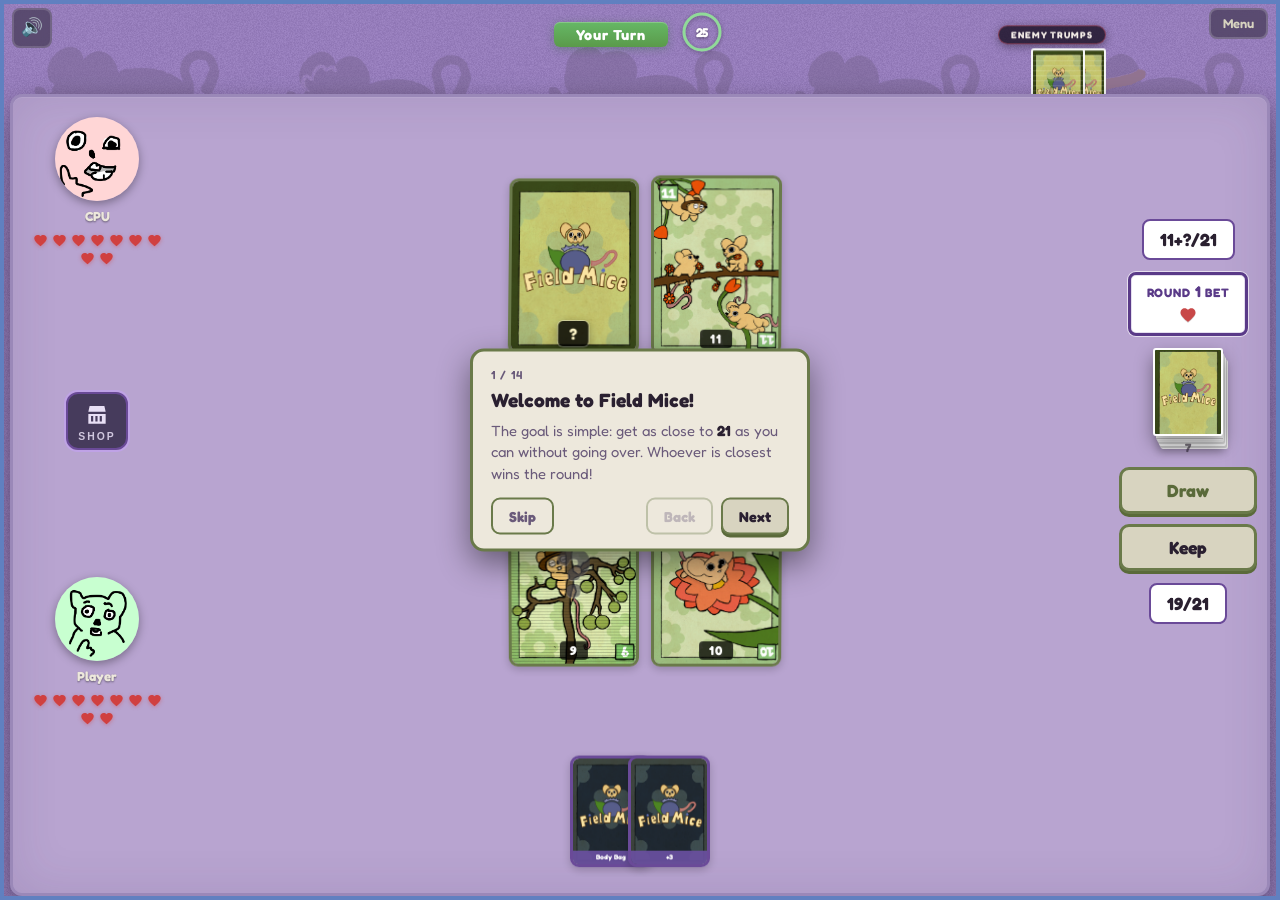
==== commit 528bdc0a: "added mobile support, fixed transition looking ugly, added bet number" ====
--- a/game.html
+++ b/game.html
@@ -3,7 +3,21 @@
 <head>
   <meta charset="UTF-8">
   <meta name="viewport" content="width=device-width, initial-scale=1.0">
-  <title>Field Mice - 21</title>
+  <title>Play Field Mice - 21 | Online Card Game</title>
+  <meta name="description" content="Play a Field Mice - 21 match online or practice against the CPU. Hit, stay, trump cards, and rising heart stakes.">
+  <meta name="keywords" content="fieldmice, field mice, field mice 21, play field mice, card game online">
+  <meta name="robots" content="index, follow">
+  <link rel="canonical" href="https://somehumans.github.io/21/game.html">
+  <link rel="icon" href="favicon.svg" type="image/svg+xml">
+  <link rel="icon" href="assets/favicon.svg" type="image/svg+xml">
+  <link rel="apple-touch-icon" href="favicon.svg">
+  <link rel="manifest" href="site.webmanifest">
+  <meta name="theme-color" content="#6a50a0">
+  <meta property="og:type" content="website">
+  <meta property="og:title" content="Play Field Mice - 21">
+  <meta property="og:description" content="Play Field Mice - 21 in your browser — trumps, shop, multiplayer, and practice mode.">
+  <meta property="og:url" content="https://somehumans.github.io/21/game.html">
+  <meta property="og:image" content="https://somehumans.github.io/21/assets/logo%20recolour.svg">
   <link rel="preconnect" href="https://fonts.googleapis.com">
   <link href="https://fonts.googleapis.com/css2?family=Fredoka:wght@400;500;600;700&display=swap" rel="stylesheet">
   <link rel="stylesheet" href="css/scene.css">
@@ -13,7 +27,13 @@
 <body class="scene-bg">
   <div id="game-container">
 
-    <button id="pause-btn">Menu</button>
+    <button type="button" id="pause-btn" class="pause-btn" aria-label="Menu">
+      <svg class="pause-btn__icon" viewBox="0 0 24 24" width="20" height="20" aria-hidden="true">
+        <rect x="6" y="5" width="4" height="14" rx="1" fill="currentColor"/>
+        <rect x="14" y="5" width="4" height="14" rx="1" fill="currentColor"/>
+      </svg>
+      <span class="pause-btn__text">Menu</span>
+    </button>
 
     <div class="music-chrome">
       <button type="button" id="music-mute-top" class="music-mute-top" aria-label="Mute music">🔊</button>
@@ -93,6 +113,10 @@
         <div class="score-box">
           <span id="opponent-score" class="score-text">0+?/21</span>
         </div>
+        <div id="round-stakes-wrap" class="round-stakes-wrap score-box" aria-live="polite">
+          <span class="round-stakes-label">Round <span id="round-number">1</span> bet</span>
+          <span id="round-stakes-hearts" class="round-stakes-hearts"></span>
+        </div>
         <div id="deck-area" class="deck-area">
           <div class="deck-visual pigeon-deck">
             <div class="deck-thickness" aria-hidden="true"></div>
@@ -122,6 +146,30 @@
   </div>
 
   <!-- Overlays -->
+  <div id="round-end-cutscene" class="round-end-cutscene hidden" aria-hidden="true">
+    <div class="round-end-cutscene__wipe" aria-hidden="true"></div>
+    <div class="round-end-cutscene__inner">
+      <div id="round-end-beat-results" class="round-end-beat round-end-beat--results" hidden>
+        <p id="round-end-outcome" class="round-end-outcome"></p>
+        <p id="round-end-margin" class="round-end-margin"></p>
+        <div class="round-end-scores">
+          <span>You <strong id="round-end-your-total">0</strong></span>
+          <span class="round-end-vs">vs</span>
+          <span>Them <strong id="round-end-opp-total">0</strong></span>
+        </div>
+        <p id="round-end-target" class="round-end-target"></p>
+        <div id="round-end-hearts" class="round-end-hearts"></div>
+        <p id="round-end-stakes" class="round-end-stakes"></p>
+        <p class="round-end-tap-hint">Tap to continue</p>
+      </div>
+      <div id="round-end-beat-round" class="round-end-beat round-end-beat--round" hidden>
+        <p class="round-end-round-pre">ROUND</p>
+        <p id="round-end-round-num" class="round-end-round-num">1</p>
+        <button type="button" class="overlay-btn round-end-continue" id="next-round-btn">Next Round</button>
+      </div>
+    </div>
+  </div>
+
   <div id="overlay" class="overlay hidden">
     <div id="overlay-content" class="overlay-box"></div>
   </div>
@@ -176,7 +224,7 @@
         <div class="volume-section">
           <div class="volume-row">
             <span class="volume-label">Music</span>
-            <input type="range" id="music-volume" class="volume-slider" min="0" max="100" value="13">
+            <input type="range" id="music-volume" class="volume-slider" min="0" max="100" value="6">
             <button id="music-mute-btn" class="mute-btn">🔊</button>
           </div>
           <div class="volume-row">
--- a/css/style.css
+++ b/css/style.css
@@ -753,6 +753,58 @@
 #right-col .score-box,
 #right-col .deck-area {
   align-self: center;
+}
+
+.round-stakes-wrap {
+  display: flex;
+  flex-direction: column;
+  align-items: center;
+  gap: 4px;
+  min-width: 5.5rem;
+}
+
+.round-stakes-wrap.hidden {
+  display: none;
+}
+
+.round-stakes-wrap.score-box {
+  border: 3px solid var(--purple-deeper);
+  box-shadow:
+    0 0 0 1px rgba(255, 255, 255, 0.65),
+    inset 0 0 0 1px rgba(122, 90, 168, 0.2);
+}
+
+.round-stakes-label {
+  font-family: var(--font);
+  font-size: 0.76rem;
+  font-weight: 800;
+  text-transform: uppercase;
+  letter-spacing: 0.07em;
+  color: var(--purple-deeper);
+  line-height: 1.2;
+  text-shadow: 0 0 1px rgba(255, 255, 255, 0.9);
+}
+
+.round-stakes-label #round-number {
+  font-size: 0.95rem;
+  font-weight: 900;
+  letter-spacing: 0.02em;
+}
+
+.round-stakes-hearts {
+  display: flex;
+  justify-content: center;
+  align-items: center;
+  min-height: 1.25rem;
+}
+
+.round-stakes-hearts .hearts-inline-row {
+  gap: 2px;
+}
+
+.round-stakes-hearts .hearts-inline--stakes {
+  width: 18px;
+  height: 18px;
 }
 
 .score-box {
@@ -898,8 +950,9 @@
 }
 
 #game-container .music-chrome {
-  position: absolute;
-  z-index: 30;
+  /* fixed — escapes 3D table stacking so mute is tappable on mobile */
+  position: fixed;
+  z-index: 200;
 }
 
 .music-chrome > * {
@@ -922,6 +975,8 @@
   border-radius: 8px;
   backdrop-filter: blur(4px);
   cursor: pointer;
+  touch-action: manipulation;
+  -webkit-tap-highlight-color: transparent;
   transition: background 0.15s, border-color 0.15s;
 }
 
@@ -1022,26 +1077,41 @@
 }
 
 /* Pause button */
-#pause-btn {
-  position: absolute;
+#pause-btn,
+.pause-btn {
+  position: fixed;
   top: 8px;
   right: 12px;
-  z-index: 30;
-  background: rgba(0, 0, 0, 0.3);
-  border: 2px solid rgba(255, 255, 255, 0.2);
+  z-index: 201;
+  display: inline-flex;
+  align-items: center;
+  justify-content: center;
+  gap: 6px;
+  background: rgba(0, 0, 0, 0.4);
+  border: 2px solid rgba(255, 255, 255, 0.18);
   color: var(--cream);
   font-family: var(--font);
   font-size: 0.8rem;
   font-weight: 600;
-  padding: 6px 14px;
+  padding: 6px 12px;
   border-radius: 8px;
   cursor: pointer;
-  transition: all 0.15s;
+  backdrop-filter: blur(4px);
+  transition: background 0.15s, border-color 0.15s;
+}
+
+.pause-btn__icon {
+  display: none;
+  flex-shrink: 0;
+}
+
+.pause-btn__text {
+  display: inline;
 }
 
 #pause-btn:hover {
-  background: rgba(0, 0, 0, 0.5);
-  border-color: rgba(255, 255, 255, 0.4);
+  background: rgba(0, 0, 0, 0.55);
+  border-color: rgba(255, 255, 255, 0.32);
 }
 
 /* Pause menu overlay */
@@ -1083,13 +1153,21 @@
 
 .volume-slider {
   flex: 1;
-  height: 6px;
+  min-width: 0;
+  height: 28px;
   -webkit-appearance: none;
   appearance: none;
-  background: var(--sage-border);
+  background: transparent;
   border-radius: 3px;
   outline: none;
   cursor: pointer;
+  touch-action: manipulation;
+}
+
+.volume-slider::-webkit-slider-runnable-track {
+  height: 6px;
+  background: var(--sage-border);
+  border-radius: 3px;
 }
 
 .volume-slider::-webkit-slider-thumb {
@@ -1119,7 +1197,13 @@
   padding: 4px 8px;
   cursor: pointer;
   font-size: 0.9rem;
+  touch-action: manipulation;
+  -webkit-tap-highlight-color: transparent;
   transition: all 0.15s;
+}
+
+#pause-overlay .overlay-box {
+  touch-action: manipulation;
 }
 
 .mute-btn:hover {
@@ -1128,6 +1212,264 @@
 
 .mute-btn.muted {
   opacity: 0.5;
+}
+
+/* Round-end cutscene */
+.round-end-cutscene {
+  --cutscene-stroke: #140a20;
+  position: fixed;
+  inset: 0;
+  z-index: 110;
+  display: flex;
+  align-items: center;
+  justify-content: center;
+  background: rgba(18, 10, 30, 0.94);
+  overflow: hidden;
+  cursor: pointer;
+}
+
+.round-end-cutscene__wipe {
+  position: absolute;
+  inset: 0;
+  background: linear-gradient(105deg, transparent 42%, rgba(255, 255, 255, 0.06) 50%, transparent 58%);
+  transform: translateX(-120%);
+  pointer-events: none;
+  opacity: 0;
+}
+
+.round-end-cutscene--active .round-end-cutscene__wipe,
+.round-end-cutscene--wipe .round-end-cutscene__wipe {
+  animation: round-end-wipe 0.55s ease-out forwards;
+}
+
+@keyframes round-end-wipe {
+  0% { transform: translateX(-120%); opacity: 0; }
+  15% { opacity: 1; }
+  100% { transform: translateX(120%); opacity: 0; }
+}
+
+.round-end-cutscene__inner {
+  position: relative;
+  z-index: 1;
+  width: min(92vw, 420px);
+  text-align: center;
+  padding: 24px 20px;
+}
+
+.round-end-cutscene__inner::before {
+  content: '';
+  position: absolute;
+  inset: -28px -20px;
+  z-index: -1;
+  border-radius: 20px;
+  background: radial-gradient(
+    ellipse 95% 88% at 50% 48%,
+    rgba(18, 10, 30, 0.88) 35%,
+    rgba(18, 10, 30, 0.45) 65%,
+    transparent 100%
+  );
+  pointer-events: none;
+}
+
+.round-end-beat {
+  opacity: 0;
+  transform: translateY(18px) scale(0.98);
+  transition: opacity 0.38s ease, transform 0.42s cubic-bezier(0.22, 1, 0.36, 1);
+  pointer-events: none;
+}
+
+.round-end-beat--visible {
+  opacity: 1;
+  transform: translateY(0) scale(1);
+  pointer-events: auto;
+}
+
+.round-end-beat--exit {
+  opacity: 0;
+  transform: translateY(-14px) scale(0.97);
+  transition-duration: 0.32s;
+}
+
+.round-end-beat--round {
+  cursor: default;
+}
+
+.round-end-outcome {
+  font-size: clamp(1.8rem, 6vw, 2.4rem);
+  font-weight: 800;
+  margin: 0 0 8px;
+  letter-spacing: 0.02em;
+  paint-order: stroke fill;
+  -webkit-text-stroke: 3px var(--cutscene-stroke);
+  text-shadow: 0 3px 14px rgba(0, 0, 0, 0.55);
+}
+
+.round-end-outcome--win {
+  color: #f5c842;
+}
+.round-end-outcome--lose {
+  color: #ff8a8a;
+}
+.round-end-outcome--draw {
+  color: #ddd0f5;
+}
+
+.round-end-margin,
+.round-end-scores,
+.round-end-target,
+.round-end-hearts-label,
+.round-end-stakes {
+  paint-order: stroke fill;
+  -webkit-text-stroke: 2px var(--cutscene-stroke);
+  text-shadow: 0 2px 8px rgba(0, 0, 0, 0.5);
+}
+
+.round-end-margin {
+  font-size: 1.05rem;
+  font-weight: 700;
+  color: #fff;
+  margin: 0 0 18px;
+}
+
+.round-end-scores {
+  display: flex;
+  align-items: center;
+  justify-content: center;
+  gap: 12px;
+  font-size: 1.15rem;
+  font-weight: 600;
+  color: #fff;
+  margin-bottom: 8px;
+}
+
+.round-end-scores strong {
+  font-size: 1.5rem;
+  font-weight: 800;
+  margin-left: 4px;
+  -webkit-text-stroke: 2.5px var(--cutscene-stroke);
+}
+
+.round-end-vs {
+  font-size: 0.8rem;
+  font-weight: 700;
+  text-transform: uppercase;
+  letter-spacing: 0.08em;
+  color: rgba(255, 255, 255, 0.85);
+  opacity: 1;
+}
+
+.round-end-target {
+  font-size: 0.92rem;
+  font-weight: 600;
+  color: #fff;
+  margin: 0 0 16px;
+}
+
+.round-end-hearts {
+  display: flex;
+  flex-direction: column;
+  gap: 10px;
+  margin: 0 auto 14px;
+  padding: 12px 14px;
+  max-width: 320px;
+  background: rgba(14, 8, 24, 0.82);
+  border-radius: 12px;
+  border: 1px solid rgba(255, 255, 255, 0.14);
+  box-shadow: 0 4px 20px rgba(0, 0, 0, 0.45);
+  backdrop-filter: blur(6px);
+}
+
+.round-end-hearts-row {
+  display: flex;
+  flex-direction: column;
+  align-items: center;
+  gap: 4px;
+}
+
+.round-end-hearts .hearts-inline--full {
+  filter: drop-shadow(0 1px 2px rgba(0, 0, 0, 0.5));
+}
+
+.round-end-hearts .hearts-inline--empty {
+  color: rgba(210, 130, 140, 0.9);
+  opacity: 0.75;
+  filter: drop-shadow(0 1px 1px rgba(0, 0, 0, 0.45));
+}
+
+.round-end-hearts-label {
+  font-size: 0.82rem;
+  font-weight: 800;
+  text-transform: uppercase;
+  letter-spacing: 0.08em;
+  color: #fff;
+}
+
+.round-end-stakes {
+  font-size: 0.92rem;
+  font-weight: 600;
+  color: #fff;
+  margin: 0 0 10px;
+}
+
+.round-end-tap-hint {
+  font-size: 0.78rem;
+  font-weight: 600;
+  color: rgba(255, 255, 255, 0.7);
+  margin: 8px 0 0;
+  paint-order: stroke fill;
+  -webkit-text-stroke: 1.5px var(--cutscene-stroke);
+  animation: round-end-pulse 1.6s ease-in-out infinite;
+}
+
+@keyframes round-end-pulse {
+  0%, 100% { opacity: 0.35; }
+  50% { opacity: 0.75; }
+}
+
+.round-end-round-pre {
+  font-size: 1.05rem;
+  font-weight: 800;
+  letter-spacing: 0.35em;
+  text-indent: 0.35em;
+  text-transform: uppercase;
+  color: #fff;
+  margin: 0 0 4px;
+  paint-order: stroke fill;
+  -webkit-text-stroke: 2px var(--cutscene-stroke);
+}
+
+.round-end-round-num {
+  font-size: clamp(3.8rem, 15vw, 6rem);
+  font-weight: 900;
+  line-height: 1;
+  color: #fff;
+  margin: 0 0 28px;
+  paint-order: stroke fill;
+  -webkit-text-stroke: 4px var(--cutscene-stroke);
+  text-shadow: 0 4px 20px rgba(0, 0, 0, 0.5);
+  animation: round-end-round-pop 0.55s cubic-bezier(0.22, 1, 0.36, 1);
+}
+
+@keyframes round-end-round-pop {
+  0% { transform: scale(0.7); opacity: 0; }
+  70% { transform: scale(1.06); }
+  100% { transform: scale(1); opacity: 1; }
+}
+
+.round-end-continue {
+  cursor: pointer;
+}
+
+.round-end-cutscene[data-mood="win"] {
+  background: radial-gradient(ellipse 80% 55% at 50% 45%, rgba(50, 90, 45, 0.12), rgba(22, 14, 34, 0.97) 72%);
+}
+
+.round-end-cutscene[data-mood="lose"] {
+  background: radial-gradient(ellipse 80% 55% at 50% 45%, rgba(100, 35, 45, 0.1), rgba(22, 14, 34, 0.97) 72%);
+}
+
+.round-end-cutscene[data-mood="draw"] {
+  background: radial-gradient(ellipse 80% 55% at 50% 45%, rgba(70, 55, 95, 0.1), rgba(22, 14, 34, 0.97) 72%);
 }
 
 /* Overlays */
@@ -1576,11 +1918,65 @@
     --opp-trump-chip-w: 44px;
     --opp-trump-chip-h: 62px;
     --opp-trump-overlap: 28px;
-  }
+    --game-top-chrome-h: 48px;
+  }
+
   #left-col { padding: 12px 8px; }
   :root { --profile-avatar-size: 64px; }
   .life-heart { width: 15px; height: 15px; }
   .lives-dots { gap: 4px; }
+
+  /* Timer + pause: top-right; turn banner stays centered below */
+  .turn-header-wrap {
+    position: static;
+    min-height: 32px;
+    padding: var(--game-top-chrome-h) 8px 2px;
+  }
+
+  .turn-header {
+    gap: 6px;
+  }
+
+  .turn-timer-clock {
+    position: fixed;
+    top: 8px;
+    right: 56px;
+    z-index: 200;
+    width: 40px;
+    height: 40px;
+  }
+
+  .turn-clock-num {
+    font-size: 0.72rem;
+  }
+
+  #pause-btn {
+    top: 8px;
+    right: 8px;
+    width: 40px;
+    height: 40px;
+    padding: 0;
+    gap: 0;
+  }
+
+  .pause-btn__icon {
+    display: block;
+  }
+
+  .pause-btn__text {
+    display: none;
+  }
+
+  .turn-banner {
+    margin-top: 0;
+    margin-bottom: 0;
+    font-size: 0.82rem;
+    padding: 4px 16px;
+  }
+
+  .online-match-badge {
+    top: calc(var(--game-top-chrome-h) + 2px);
+  }
 }
 
 @media (max-width: 520px) {
@@ -1599,11 +1995,6 @@
   .music-chrome {
     transform: scale(0.88);
     transform-origin: top left;
-  }
-
-  #pause-btn {
-    font-size: 0.85rem;
-    padding: 6px 12px;
   }
 
   .life-heart { width: 14px; height: 14px; }
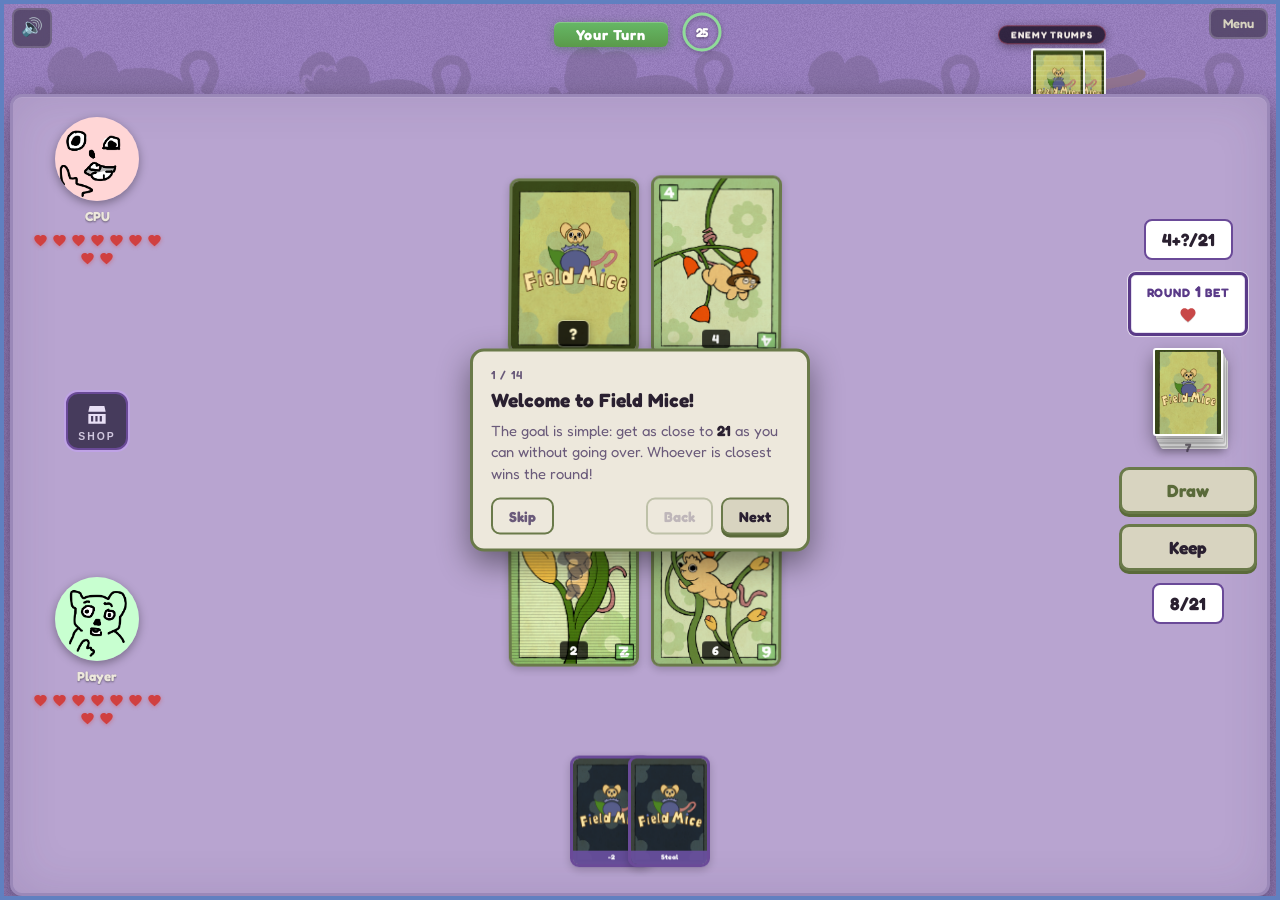
==== commit 556ee424: "added button sound, optimized mobile" ====
--- a/game.html
+++ b/game.html
@@ -25,30 +25,31 @@
   <link rel="stylesheet" href="css/cards.css">
 </head>
 <body class="scene-bg">
+
+  <button type="button" id="pause-btn" class="pause-btn" aria-label="Menu">
+    <svg class="pause-btn__icon" viewBox="0 0 24 24" width="20" height="20" aria-hidden="true">
+      <rect x="6" y="5" width="4" height="14" rx="1" fill="currentColor"/>
+      <rect x="14" y="5" width="4" height="14" rx="1" fill="currentColor"/>
+    </svg>
+    <span class="pause-btn__text">Menu</span>
+  </button>
+
+  <div class="music-chrome">
+    <button type="button" id="music-mute-top" class="music-mute-top" aria-label="Mute music">🔊</button>
+    <div id="music-now-playing" class="music-now-playing" role="status" aria-live="polite" aria-label="Now playing">
+      <img id="music-np-thumb" class="music-np-thumb" src="Music/In the name of Z.jpg" alt="" draggable="false">
+      <div class="music-np-text">
+        <span class="music-np-label">Now Playing</span>
+        <span id="music-np-title" class="music-np-title">In the Name of Z</span>
+        <span id="music-np-artist" class="music-np-artist">Real Heroes</span>
+      </div>
+    </div>
+  </div>
+
+  <div id="game-toast" class="game-toast hidden" role="status" aria-live="polite"></div>
+  <p id="online-match-badge" class="online-match-badge hidden" aria-live="polite"></p>
+
   <div id="game-container">
-
-    <button type="button" id="pause-btn" class="pause-btn" aria-label="Menu">
-      <svg class="pause-btn__icon" viewBox="0 0 24 24" width="20" height="20" aria-hidden="true">
-        <rect x="6" y="5" width="4" height="14" rx="1" fill="currentColor"/>
-        <rect x="14" y="5" width="4" height="14" rx="1" fill="currentColor"/>
-      </svg>
-      <span class="pause-btn__text">Menu</span>
-    </button>
-
-    <div class="music-chrome">
-      <button type="button" id="music-mute-top" class="music-mute-top" aria-label="Mute music">🔊</button>
-      <div id="music-now-playing" class="music-now-playing" role="status" aria-live="polite" aria-label="Now playing">
-        <img id="music-np-thumb" class="music-np-thumb" src="Music/Change My Style.jpg" alt="" draggable="false">
-        <div class="music-np-text">
-          <span class="music-np-label">Now Playing</span>
-          <span id="music-np-title" class="music-np-title">Change My Style</span>
-          <span id="music-np-artist" class="music-np-artist">Glow Machine</span>
-        </div>
-      </div>
-    </div>
-
-    <div id="game-toast" class="game-toast hidden" role="status" aria-live="polite"></div>
-    <p id="online-match-badge" class="online-match-badge hidden" aria-live="polite"></p>
 
     <!-- Turn banner + clock: centered strip, clear of Menu / music -->
     <div class="turn-header-wrap">
--- a/css/style.css
+++ b/css/style.css
@@ -268,10 +268,10 @@
   animation: tableBoardShake var(--turn-pulse-period, 2.2s) linear infinite;
 }
 
+/* Border/glow only — no transform here (transform breaks position:fixed UI on mobile) */
 @keyframes outerFrameVibrate {
   0%,
   100% {
-    transform: translate(0, 0);
     border-color: color-mix(
       in srgb,
       #6080c0 calc((1 - var(--turn-urgency, 0)) * 100%),
@@ -283,8 +283,7 @@
       0 0 18px rgba(255, 55, 50, calc(0.08 + var(--turn-urgency, 0) * 0.42));
   }
 
-  25% {
-    transform: translate(var(--pulse-shake-amt), calc(-0.6 * var(--pulse-shake-amt)));
+  50% {
     border-color: color-mix(
       in srgb,
       #7a9ed8 calc((1 - var(--turn-urgency, 0)) * 100%),
@@ -293,35 +292,7 @@
     box-shadow:
       inset 0 0 20px rgba(96, 128, 192, calc(0.06 + var(--turn-pulse-strength, 0) * 0.16)),
       0 0 14px rgba(120, 175, 255, calc(0.18 + var(--turn-pulse-strength, 0) * 0.22)),
-      0 0 0 4px rgba(96, 128, 220, calc(0.06 + var(--turn-pulse-strength, 0) * 0.18)),
       0 0 22px rgba(255, 70, 55, calc(0.1 + var(--turn-urgency, 0) * 0.48));
-  }
-
-  50% {
-    transform: translate(calc(-0.9 * var(--pulse-shake-amt)), calc(0.5 * var(--pulse-shake-amt)));
-    border-color: color-mix(
-      in srgb,
-      #5678b0 calc((1 - var(--turn-urgency, 0)) * 100%),
-      #c83038 calc(var(--turn-urgency, 0) * 100%)
-    );
-    box-shadow:
-      inset 0 0 14px rgba(50, 70, 115, calc(0.05 + var(--turn-pulse-strength, 0) * 0.12)),
-      0 0 9px rgba(96, 128, 200, calc(0.1 + var(--turn-pulse-strength, 0) * 0.14)),
-      0 0 14px rgba(255, 45, 40, calc(0.06 + var(--turn-urgency, 0) * 0.38));
-  }
-
-  75% {
-    transform: translate(calc(0.55 * var(--pulse-shake-amt)), calc(-0.45 * var(--pulse-shake-amt)));
-    border-color: color-mix(
-      in srgb,
-      #8eb4ea calc((1 - var(--turn-urgency, 0)) * 100%),
-      #ff6a62 calc(var(--turn-urgency, 0) * 100%)
-    );
-    box-shadow:
-      inset 0 0 18px rgba(96, 128, 192, calc(0.06 + var(--turn-pulse-strength, 0) * 0.18)),
-      0 0 12px rgba(110, 180, 250, calc(0.16 + var(--turn-pulse-strength, 0) * 0.26)),
-      0 0 0 5px rgba(96, 128, 215, calc(0.05 + var(--turn-pulse-strength, 0) * 0.16)),
-      0 0 24px rgba(255, 60, 48, calc(0.1 + var(--turn-urgency, 0) * 0.52));
   }
 }
 
@@ -942,18 +913,13 @@
   position: fixed;
   top: 8px;
   left: 12px;
-  z-index: 100;
+  z-index: 250;
   display: flex;
   align-items: flex-start;
   gap: 8px;
   pointer-events: none;
 }
 
-#game-container .music-chrome {
-  /* fixed — escapes 3D table stacking so mute is tappable on mobile */
-  position: fixed;
-  z-index: 200;
-}
 
 .music-chrome > * {
   pointer-events: auto;
@@ -1082,7 +1048,7 @@
   position: fixed;
   top: 8px;
   right: 12px;
-  z-index: 201;
+  z-index: 250;
   display: inline-flex;
   align-items: center;
   justify-content: center;
@@ -1141,6 +1107,7 @@
   display: flex;
   align-items: center;
   gap: 10px;
+  min-height: 32px;
 }
 
 .volume-label {
@@ -1148,45 +1115,59 @@
   font-weight: 600;
   color: var(--text-dark);
   width: 50px;
+  flex-shrink: 0;
   text-align: right;
 }
 
 .volume-slider {
+  --vol-track-h: 6px;
+  --vol-thumb: 18px;
   flex: 1;
   min-width: 0;
-  height: 28px;
+  height: var(--vol-thumb);
+  margin: 0;
+  padding: 0;
   -webkit-appearance: none;
   appearance: none;
   background: transparent;
-  border-radius: 3px;
   outline: none;
   cursor: pointer;
   touch-action: manipulation;
 }
 
 .volume-slider::-webkit-slider-runnable-track {
-  height: 6px;
+  height: var(--vol-track-h);
   background: var(--sage-border);
-  border-radius: 3px;
+  border-radius: 999px;
 }
 
 .volume-slider::-webkit-slider-thumb {
   -webkit-appearance: none;
   appearance: none;
-  width: 16px;
-  height: 16px;
+  width: var(--vol-thumb);
+  height: var(--vol-thumb);
+  margin-top: calc((var(--vol-track-h) - var(--vol-thumb)) / 2);
   border-radius: 50%;
   background: var(--sage-dark);
-  border: 2px solid var(--sage-border);
+  border: 2px solid var(--cream-light);
+  box-shadow: 0 1px 3px rgba(0, 0, 0, 0.2);
   cursor: pointer;
 }
 
+.volume-slider::-moz-range-track {
+  height: var(--vol-track-h);
+  background: var(--sage-border);
+  border-radius: 999px;
+  border: none;
+}
+
 .volume-slider::-moz-range-thumb {
-  width: 16px;
-  height: 16px;
+  width: var(--vol-thumb);
+  height: var(--vol-thumb);
   border-radius: 50%;
   background: var(--sage-dark);
-  border: 2px solid var(--sage-border);
+  border: 2px solid var(--cream-light);
+  box-shadow: 0 1px 3px rgba(0, 0, 0, 0.2);
   cursor: pointer;
 }
 
@@ -1941,7 +1922,7 @@
     position: fixed;
     top: 8px;
     right: 56px;
-    z-index: 200;
+    z-index: 249;
     width: 40px;
     height: 40px;
   }
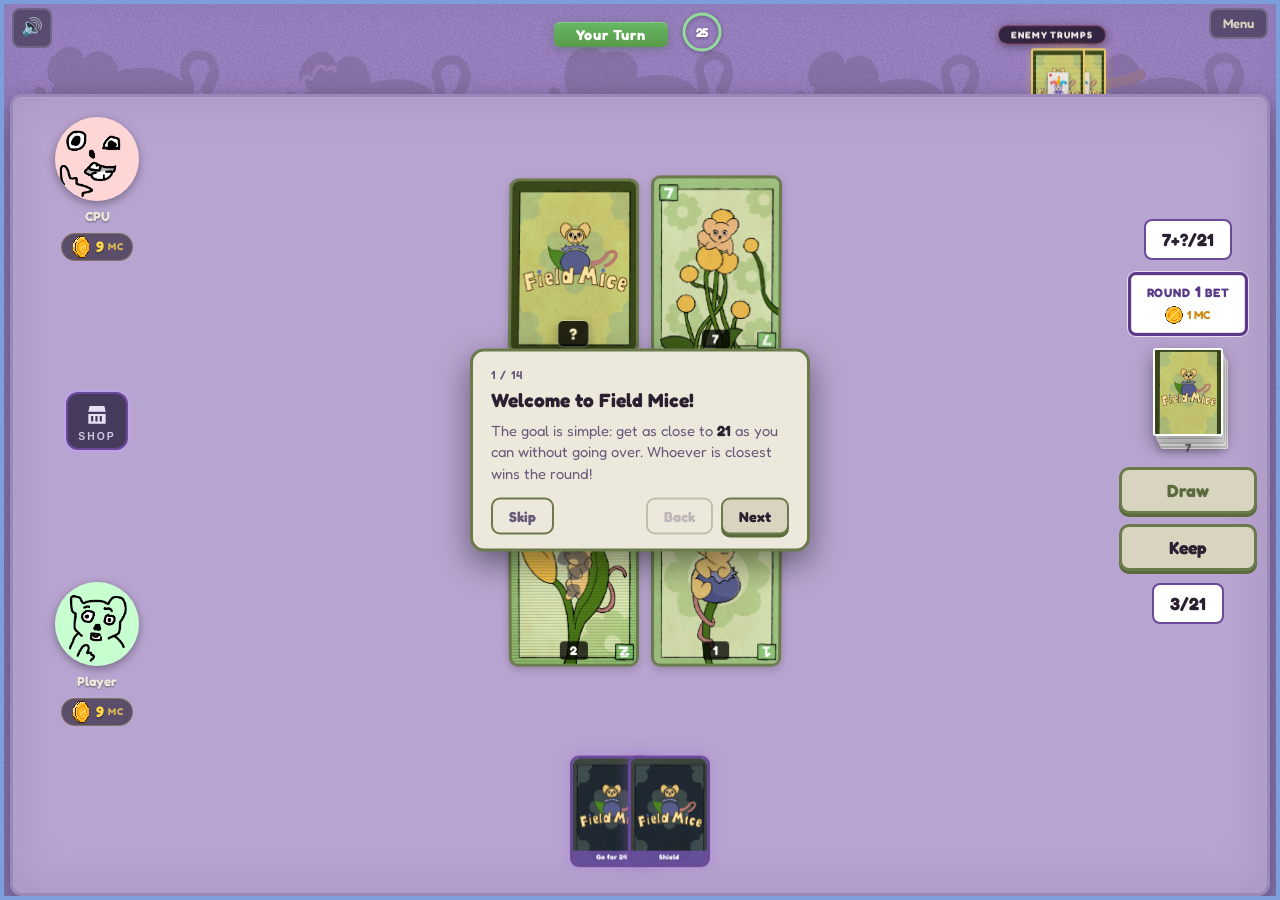
==== commit 226a3f7d: "added coins, a ton of new trump cards to balance the ai from using swap hand to win repeatadly" ====
--- a/game.html
+++ b/game.html
@@ -4,7 +4,7 @@
   <meta charset="UTF-8">
   <meta name="viewport" content="width=device-width, initial-scale=1.0">
   <title>Play Field Mice - 21 | Online Card Game</title>
-  <meta name="description" content="Play a Field Mice - 21 match online or practice against the CPU. Hit, stay, trump cards, and rising heart stakes.">
+  <meta name="description" content="Play a Field Mice - 21 match online or practice against the CPU. Hit, stay, trump cards, and rising Micecoin stakes.">
   <meta name="keywords" content="fieldmice, field mice, field mice 21, play field mice, card game online">
   <meta name="robots" content="index, follow">
   <link rel="canonical" href="https://somehumans.github.io/21/game.html">
@@ -70,6 +70,7 @@
     <div id="opponent-fan-area">
       <div class="opp-trump-stack">
         <span class="opp-trump-label">Enemy trumps</span>
+        <span class="opp-trump-count hidden" aria-hidden="true">0</span>
         <div id="opponent-trump-fan" class="opp-fan"></div>
       </div>
     </div>
@@ -138,6 +139,7 @@
 
       <!-- Player trumps live inside table surface -->
       <div id="trump-hand-area">
+        <span id="trump-hand-badge" class="trump-hand-badge hidden" aria-live="polite"></span>
         <div id="trump-hand" class="trump-hand-fan"></div>
       </div>
     </div>
@@ -236,6 +238,7 @@
         </div>
         <button class="game-btn draw-btn" id="resume-btn">Resume</button>
         <button type="button" class="game-btn keep-btn" id="tutorial-btn">How to Play</button>
+        <button type="button" class="game-btn keep-btn" data-trump-ref-open>Trump Cards</button>
         <button class="game-btn keep-btn" id="quit-btn">Quit to Lobby</button>
       </div>
     </div>
@@ -251,6 +254,17 @@
         <div class="trump-play-name"></div>
         <p class="trump-play-desc"></p>
       </div>
+    </div>
+  </div>
+
+  <div id="trump-ref-overlay" class="overlay trump-ref-overlay hidden" aria-hidden="true" role="dialog" aria-labelledby="trump-ref-title">
+    <div class="overlay-box trump-ref-box">
+      <header class="trump-ref-header">
+        <h2 id="trump-ref-title">Trump Card Reference</h2>
+        <button type="button" id="trump-ref-close" class="game-btn keep-btn trump-ref-close">Close</button>
+      </header>
+      <p class="trump-ref-intro">Special power cards you can draw during a match. Modifiers change totals; actions change cards or rules.</p>
+      <div id="trump-ref-grid" class="trump-ref-grid"></div>
     </div>
   </div>
 
--- a/css/style.css
+++ b/css/style.css
@@ -121,6 +121,40 @@
   flex-shrink: 0;
 }
 
+.opp-trump-count {
+  display: none;
+}
+
+.opp-trump-stack.has-trumps .opp-trump-chip {
+  border-color: #e8c86a;
+  box-shadow:
+    0 2px 0 rgba(0, 0, 0, 0.65),
+    0 0 10px rgba(232, 180, 80, 0.35),
+    inset 0 1px 0 rgba(255, 255, 255, 0.12);
+}
+
+.opp-trump-stack.has-trumps .opp-trump-chip::after {
+  content: '🃏';
+  position: absolute;
+  left: 50%;
+  top: 50%;
+  transform: translate(-50%, -50%);
+  font-size: calc(var(--opp-trump-chip-h) * 0.34);
+  line-height: 1;
+  opacity: 0.92;
+  pointer-events: none;
+  text-shadow: 0 1px 3px rgba(0, 0, 0, 0.55);
+}
+
+/* Player trump count — mobile hint above your trump fan */
+.trump-hand-badge {
+  display: none;
+}
+
+#trump-hand-area.has-trumps .trump-hand-fan .card {
+  box-shadow: 0 0 14px rgba(160, 120, 220, 0.45);
+}
+
 .opp-fan {
   display: flex;
   flex-direction: row;
@@ -496,6 +530,98 @@
   max-width: 100%;
 }
 
+/* Micecoin (MC) — fixed viewport, one centered frame at a time */
+.mc-coin-wrap {
+  display: inline-flex;
+  align-items: center;
+  justify-content: center;
+  flex-shrink: 0;
+  overflow: hidden;
+  line-height: 0;
+  vertical-align: middle;
+}
+
+.mc-coin-img {
+  display: block;
+  width: 100%;
+  height: 100%;
+  object-fit: contain;
+  object-position: center;
+  image-rendering: pixelated;
+  image-rendering: crisp-edges;
+}
+
+.mc-coin-wrap.mc-coin--balance {
+  width: 22px;
+  height: 22px;
+}
+
+.mc-coin-wrap.mc-coin--sm {
+  width: 16px;
+  height: 16px;
+}
+
+.mc-balance-wrap {
+  min-height: 26px;
+}
+
+.mc-balance {
+  display: inline-flex;
+  align-items: center;
+  gap: 4px;
+  padding: 2px 8px;
+  border-radius: 999px;
+  background: rgba(14, 8, 24, 0.55);
+  border: 1px solid rgba(255, 215, 80, 0.25);
+}
+
+.mc-amount {
+  font-size: 0.95rem;
+  font-weight: 800;
+  color: #ffd54a;
+  line-height: 1;
+  text-shadow: 0 1px 2px rgba(0, 0, 0, 0.45);
+}
+
+.mc-label {
+  font-size: 0.62rem;
+  font-weight: 800;
+  letter-spacing: 0.06em;
+  color: rgba(255, 215, 80, 0.75);
+  line-height: 1;
+}
+
+.mc-balance--losing {
+  animation: mcBalanceLose 0.55s ease forwards;
+}
+
+@keyframes mcBalanceLose {
+  0% { transform: scale(1); filter: none; }
+  35% { transform: scale(1.08); filter: brightness(1.2); }
+  100% { transform: scale(1); filter: none; }
+}
+
+.mc-stakes-row {
+  display: inline-flex;
+  flex-wrap: wrap;
+  align-items: center;
+  justify-content: center;
+  gap: 2px 3px;
+}
+
+.mc-stakes-label {
+  font-size: 0.72rem;
+  font-weight: 800;
+  color: #c89020;
+  margin-left: 2px;
+}
+
+.mc-stakes-overflow {
+  font-size: 0.65rem;
+  font-weight: 700;
+  color: #a07018;
+}
+
 .life-heart {
   width: 15px;
   height: 15px;
@@ -769,11 +895,11 @@
   min-height: 1.25rem;
 }
 
-.round-stakes-hearts .hearts-inline-row {
+.round-stakes-hearts .mc-stakes-row {
   gap: 2px;
 }
 
-.round-stakes-hearts .hearts-inline--stakes {
+.round-stakes-hearts .mc-coin-wrap.mc-coin--sm {
   width: 18px;
   height: 18px;
 }
@@ -1367,14 +1493,13 @@
   gap: 4px;
 }
 
-.round-end-hearts .hearts-inline--full {
-  filter: drop-shadow(0 1px 2px rgba(0, 0, 0, 0.5));
-}
-
-.round-end-hearts .hearts-inline--empty {
-  color: rgba(210, 130, 140, 0.9);
-  opacity: 0.75;
-  filter: drop-shadow(0 1px 1px rgba(0, 0, 0, 0.45));
+.round-end-hearts .mc-balance {
+  background: rgba(0, 0, 0, 0.35);
+  border-color: rgba(255, 215, 80, 0.35);
+}
+
+.round-end-hearts .mc-amount {
+  font-size: 1.1rem;
 }
 
 .round-end-hearts-label {
@@ -1453,6 +1578,286 @@
   background: radial-gradient(ellipse 80% 55% at 50% 45%, rgba(70, 55, 95, 0.1), rgba(22, 14, 34, 0.97) 72%);
 }
 
+/* Mobile / tablet — desktop recommended */
+.mobile-pc-warning {
+  position: fixed;
+  inset: 0;
+  z-index: 500;
+  display: flex;
+  align-items: center;
+  justify-content: center;
+  padding: 20px 16px;
+  background: rgba(28, 18, 42, 0.88);
+  backdrop-filter: blur(6px);
+}
+
+.mobile-pc-warning.hidden {
+  display: none;
+  pointer-events: none;
+}
+
+@media (min-width: 901px) {
+  .mobile-pc-warning {
+    display: none !important;
+  }
+}
+
+.mobile-pc-warning__panel {
+  width: min(100%, 380px);
+  padding: 24px 22px 20px;
+  text-align: center;
+  background: var(--cream, #e8e4d0);
+  border: 4px solid var(--sage-border, #6a7a4a);
+  border-radius: 16px;
+  box-shadow: 0 12px 36px rgba(0, 0, 0, 0.35);
+}
+
+.mobile-pc-warning__badge {
+  font-size: 2rem;
+  line-height: 1;
+  margin-bottom: 8px;
+}
+
+.mobile-pc-warning__title {
+  font-family: var(--font, 'Fredoka', sans-serif);
+  font-size: 1.35rem;
+  font-weight: 700;
+  color: var(--text-dark, #3a3040);
+  margin-bottom: 10px;
+}
+
+.mobile-pc-warning__body {
+  font-family: var(--font, 'Fredoka', sans-serif);
+  font-size: 0.92rem;
+  line-height: 1.45;
+  color: var(--text-dark, #3a3040);
+  margin-bottom: 8px;
+}
+
+.mobile-pc-warning__hint {
+  font-family: var(--font, 'Fredoka', sans-serif);
+  font-size: 0.8rem;
+  line-height: 1.4;
+  color: var(--text-muted, #6a5a7a);
+  margin-bottom: 18px;
+}
+
+.mobile-pc-warning__btn {
+  width: 100%;
+  max-width: 280px;
+}
+
+/* Trump card reference sheet */
+.trump-ref-overlay {
+  z-index: 110;
+  align-items: flex-start;
+  padding: 16px 12px;
+  overflow-y: auto;
+}
+
+.trump-ref-box {
+  max-width: min(920px, 96vw);
+  width: 100%;
+  max-height: min(88vh, 900px);
+  overflow: hidden;
+  display: flex;
+  flex-direction: column;
+  padding: 20px 22px 18px;
+  text-align: left;
+}
+
+.trump-ref-header {
+  display: flex;
+  align-items: center;
+  justify-content: space-between;
+  gap: 12px;
+  margin-bottom: 8px;
+  flex-shrink: 0;
+}
+
+.trump-ref-header h2 {
+  margin: 0;
+  font-size: 1.35rem;
+  color: var(--text-dark);
+}
+
+.trump-ref-close {
+  flex-shrink: 0;
+  padding: 6px 16px;
+  font-size: 0.85rem;
+}
+
+.trump-ref-intro {
+  margin: 0 0 14px;
+  font-size: 0.82rem;
+  line-height: 1.45;
+  color: var(--text-muted);
+  flex-shrink: 0;
+}
+
+.trump-ref-grid {
+  flex: 1 1 auto;
+  min-height: 0;
+  overflow-y: auto;
+  display: grid;
+  grid-template-columns: repeat(auto-fill, minmax(220px, 1fr));
+  gap: 12px;
+  padding-right: 4px;
+}
+
+.trump-ref-card {
+  display: flex;
+  gap: 10px;
+  align-items: flex-start;
+  padding: 10px;
+  border-radius: 10px;
+  border: 2px solid rgba(106, 80, 160, 0.35);
+  background: rgba(255, 255, 255, 0.55);
+}
+
+.trump-ref-card--modifier {
+  border-color: rgba(200, 120, 60, 0.45);
+  background: linear-gradient(135deg, rgba(255, 248, 235, 0.9) 0%, rgba(255, 255, 255, 0.65) 100%);
+}
+
+.trump-ref-card--action {
+  border-color: rgba(106, 80, 160, 0.5);
+  background: linear-gradient(135deg, rgba(240, 232, 255, 0.95) 0%, rgba(255, 255, 255, 0.7) 100%);
+}
+
+.trump-ref-thumb {
+  flex-shrink: 0;
+  width: 52px;
+  height: 72px;
+  border-radius: 5px;
+  overflow: hidden;
+  border: 2px solid #e8c86a;
+  box-shadow: 0 2px 8px rgba(0, 0, 0, 0.2);
+}
+
+.trump-ref-thumb img {
+  display: block;
+  width: 100%;
+  height: 100%;
+  object-fit: cover;
+}
+
+.trump-ref-meta {
+  min-width: 0;
+  flex: 1;
+}
+
+.trump-ref-name {
+  margin: 0 0 4px;
+  font-size: 1rem;
+  font-weight: 700;
+  color: var(--purple-deeper);
+  line-height: 1.2;
+}
+
+.trump-ref-desc {
+  margin: 0 0 8px;
+  font-size: 0.78rem;
+  line-height: 1.4;
+  color: var(--text-dark);
+}
+
+.trump-ref-tags {
+  display: flex;
+  flex-wrap: wrap;
+  gap: 4px;
+}
+
+.trump-ref-tag {
+  font-size: 0.62rem;
+  font-weight: 700;
+  text-transform: uppercase;
+  letter-spacing: 0.04em;
+  padding: 3px 7px;
+  border-radius: 999px;
+  background: rgba(106, 80, 160, 0.15);
+  color: var(--purple-deeper);
+  line-height: 1.2;
+}
+
+.trump-ref-tag--category {
+  background: rgba(106, 80, 160, 0.22);
+}
+
+.trump-ref-card--modifier .trump-ref-tag--category {
+  background: rgba(200, 130, 50, 0.25);
+  color: #6a4020;
+}
+
+.trump-ref-tag--target {
+  background: rgba(180, 60, 80, 0.18);
+  color: #6a2030;
+}
+
+.trump-ref-tag--shop {
+  background: rgba(90, 140, 220, 0.22);
+  color: #2a4a78;
+}
+
+.trump-ref-tag--plus {
+  background: rgba(200, 150, 50, 0.28);
+  color: #5a4018;
+}
+
+.trump-ref-tag--rare {
+  background: linear-gradient(180deg, rgba(220, 80, 120, 0.35), rgba(140, 60, 180, 0.35));
+  color: #4a1848;
+}
+
+.shop-item-head {
+  display: flex;
+  align-items: center;
+  justify-content: space-between;
+  gap: 8px;
+  margin-bottom: 4px;
+}
+
+.shop-item-tier {
+  font-size: 0.62rem;
+  font-weight: 800;
+  text-transform: uppercase;
+  letter-spacing: 0.05em;
+  padding: 3px 7px;
+  border-radius: 999px;
+  flex-shrink: 0;
+}
+
+.shop-item-tier--plus {
+  background: rgba(200, 150, 50, 0.35);
+  color: #4a3810;
+}
+
+.shop-item-tier--pp {
+  background: linear-gradient(180deg, rgba(255, 200, 100, 0.5), rgba(200, 80, 160, 0.45));
+  color: #3a1038;
+  box-shadow: 0 0 10px rgba(220, 120, 200, 0.35);
+}
+
+.shop-item--plusplus {
+  border-color: rgba(180, 90, 200, 0.55);
+  box-shadow: 0 0 14px rgba(180, 90, 200, 0.2);
+}
+
+@media (max-width: 520px) {
+  .trump-ref-box {
+    padding: 16px 14px 14px;
+    max-height: 92vh;
+  }
+
+  .trump-ref-grid {
+    grid-template-columns: 1fr;
+  }
+
+  .trump-ref-header h2 {
+    font-size: 1.15rem;
+  }
+}
+
 /* Overlays */
 .overlay {
   position: fixed;
@@ -1635,10 +2040,17 @@
   margin-left: 4px;
 }
 
-.game-toast .hearts-inline {
-  width: 16px;
-  height: 16px;
+.game-toast .mc-coin-wrap.mc-coin--sm {
   vertical-align: middle;
+}
+
+.shop-item-cost .mc-stakes-row {
+  gap: 2px;
+}
+
+.shop-item-cost .mc-coin-wrap.mc-coin--sm {
+  width: 14px;
+  height: 14px;
 }
 
 .overlay-btn {
@@ -1907,15 +2319,22 @@
   .life-heart { width: 15px; height: 15px; }
   .lives-dots { gap: 4px; }
 
-  /* Timer + pause: top-right; turn banner stays centered below */
+  /* Timer + pause: top-right; turn banner left — keeps upper-right clear for enemy trumps */
   .turn-header-wrap {
     position: static;
-    min-height: 32px;
-    padding: var(--game-top-chrome-h) 8px 2px;
+    min-height: 28px;
+    padding: var(--game-top-chrome-h) 8px 4px;
+    justify-content: flex-start;
+    align-items: flex-start;
   }
 
   .turn-header {
     gap: 6px;
+    justify-content: flex-start;
+    width: 100%;
+    max-width: none;
+    padding-right: calc(var(--col-right) + 12px);
+    box-sizing: border-box;
   }
 
   .turn-timer-clock {
@@ -1949,10 +2368,129 @@
   }
 
   .turn-banner {
-    margin-top: 0;
-    margin-bottom: 0;
+    margin: 0 0 0 2px;
     font-size: 0.82rem;
     padding: 4px 16px;
+  }
+
+  /* Sit inside table top-right — no upward peek into turn strip (was covered by banner) */
+  #opponent-fan-area {
+    transform: none;
+    top: 6px;
+    right: calc(var(--col-right) + 4px);
+    z-index: 26;
+    max-width: calc(var(--col-right) + 40px);
+  }
+
+  #opponent-fan-area.has-trumps {
+    filter: drop-shadow(0 0 10px rgba(232, 180, 80, 0.35));
+  }
+
+  .opp-trump-stack.has-trumps {
+    animation: opp-trump-hint-pulse 2.8s ease-in-out infinite;
+  }
+
+  @keyframes opp-trump-hint-pulse {
+    0%,
+    100% {
+      filter: drop-shadow(0 0 0 rgba(232, 180, 80, 0));
+    }
+    50% {
+      filter: drop-shadow(0 0 8px rgba(232, 180, 80, 0.45));
+    }
+  }
+
+  .opp-trump-label {
+    font-size: 0.5rem;
+    padding: 3px 7px;
+    letter-spacing: 0.06em;
+  }
+
+  .opp-trump-count {
+    display: inline-flex;
+    align-items: center;
+    justify-content: center;
+    min-width: 1.35rem;
+    height: 1.35rem;
+    padding: 0 5px;
+    font-family: var(--font);
+    font-size: 0.72rem;
+    font-weight: 800;
+    color: #fff6d8;
+    background: linear-gradient(180deg, #c89840 0%, #9a6828 100%);
+    border: 2px solid rgba(255, 240, 200, 0.65);
+    border-radius: 999px;
+    box-shadow: 0 2px 8px rgba(0, 0, 0, 0.35);
+    line-height: 1;
+    flex-shrink: 0;
+  }
+
+  .opp-trump-stack {
+    display: grid;
+    grid-template-columns: 1fr auto;
+    grid-template-rows: auto auto;
+    align-items: center;
+    justify-items: end;
+    gap: 4px 6px;
+    max-width: 100%;
+  }
+
+  .opp-trump-label {
+    grid-column: 1;
+    grid-row: 1;
+    justify-self: end;
+  }
+
+  .opp-trump-count {
+    grid-column: 2;
+    grid-row: 1;
+  }
+
+  .opp-fan {
+    grid-column: 1 / -1;
+    grid-row: 2;
+  }
+
+  .trump-hand-badge {
+    display: inline-flex;
+    align-items: center;
+    justify-content: center;
+    position: absolute;
+    top: 0;
+    left: 50%;
+    transform: translateX(-50%);
+    z-index: 4;
+    padding: 4px 12px;
+    font-family: var(--font);
+    font-size: 0.72rem;
+    font-weight: 700;
+    letter-spacing: 0.02em;
+    color: #f8f2ff;
+    background: linear-gradient(180deg, rgba(120, 90, 170, 0.95) 0%, rgba(80, 55, 130, 0.98) 100%);
+    border: 2px solid rgba(220, 200, 255, 0.55);
+    border-radius: 999px;
+    box-shadow: 0 3px 12px rgba(0, 0, 0, 0.35);
+    white-space: nowrap;
+    pointer-events: none;
+    animation: trump-hand-badge-pulse 2.6s ease-in-out infinite;
+  }
+
+  .trump-hand-badge.hidden {
+    display: none;
+  }
+
+  @keyframes trump-hand-badge-pulse {
+    0%,
+    100% {
+      box-shadow: 0 3px 12px rgba(0, 0, 0, 0.35);
+    }
+    50% {
+      box-shadow: 0 3px 16px rgba(140, 100, 200, 0.55);
+    }
+  }
+
+  #trump-hand-area.has-trumps {
+    padding-top: 28px;
   }
 
   .online-match-badge {
@@ -2103,7 +2641,6 @@
   }
 }
 
-@media (prefers-reduced-motion: reduce) {
   #game-container.turn-pulse {
     animation: none !important;
     border-color: color-mix(
--- a/css/cards.css
+++ b/css/cards.css
@@ -96,28 +96,29 @@
     0 0 14px rgba(255, 255, 255, 0.2);
   mix-blend-mode: normal;
   pointer-events: none;
-  opacity: 0.88;
-  animation: crtQmarkFlicker 0.12s steps(2, jump-end) infinite;
+  opacity: 0.85;
+  animation: crtQmarkFlicker 3.4s ease-in-out infinite;
 }
 
 @keyframes crtQmarkFlicker {
-  0% {
-    opacity: 0.62;
+  0%,
+  100% {
+    opacity: 0.78;
     color: rgba(24, 22, 32, 0.5);
-    transform: translate(-50%, -50%) translate(0.4px, 0);
-  }
-  100% {
-    opacity: 0.92;
-    color: rgba(10, 8, 16, 0.62);
-    transform: translate(-50%, -50%) translate(-0.35px, 0);
+    transform: translate(-50%, -50%);
+  }
+  50% {
+    opacity: 0.9;
+    color: rgba(14, 12, 22, 0.58);
+    transform: translate(-50%, -50%) translate(0.15px, 0);
   }
 }
 
 .card-hologram img {
   position: relative;
   z-index: 0;
-  filter: contrast(1.12) saturate(1.06) brightness(1.03);
-  animation: crtGhostFlicker 0.11s steps(2, jump-end) infinite;
+  filter: contrast(1.08) saturate(1.04) brightness(1.02);
+  animation: crtGhostFlicker 4.8s ease-in-out infinite;
 }
 
 /* Horizontal scanlines */
@@ -136,8 +137,8 @@
     rgba(0, 0, 0, 0.28) 3px
   );
   mix-blend-mode: multiply;
-  opacity: 0.55;
-  animation: crtScanJit 5.5s ease-in-out infinite alternate;
+  opacity: 0.48;
+  animation: crtScanJit 8s ease-in-out infinite alternate;
 }
 
 @keyframes crtScanJit {
@@ -175,51 +176,36 @@
     );
   background-blend-mode: normal, overlay, multiply;
   mix-blend-mode: soft-light;
-  opacity: 0.72;
+  opacity: 0.66;
   box-shadow:
     inset 0 0 34px rgba(0, 0, 0, 0.45),
     inset 0 2px 0 rgba(255, 255, 255, 0.05),
     inset 2px 0 0 rgba(255, 0, 0, 0.04),
     inset -2px 0 0 rgba(0, 255, 200, 0.035);
-  animation: crtBloomPulse 2.8s ease-in-out infinite;
+  animation: crtBloomPulse 5.5s ease-in-out infinite;
 }
 
 @keyframes crtGhostFlicker {
-  0% {
-    opacity: 1;
-    filter: contrast(1.12) saturate(1.06) brightness(1.03);
-  }
-  25% {
-    opacity: 0.94;
-    filter: contrast(1.18) saturate(1.03) brightness(0.93);
-  }
-  55% {
-    opacity: 1;
-    filter: contrast(1.08) saturate(1.1) brightness(1.08);
-  }
-  80% {
-    opacity: 0.97;
-    filter: contrast(1.14) saturate(1.05) brightness(0.98);
-  }
+  0%,
   100% {
     opacity: 1;
-    filter: contrast(1.12) saturate(1.06) brightness(1.03);
+    filter: contrast(1.08) saturate(1.04) brightness(1.02);
+  }
+  50% {
+    opacity: 0.97;
+    filter: contrast(1.1) saturate(1.05) brightness(0.98);
   }
 }
 
 @keyframes crtBloomPulse {
   0%,
   100% {
-    opacity: 0.68;
+    opacity: 0.64;
     filter: brightness(1);
   }
-  40% {
-    opacity: 0.78;
-    filter: brightness(1.06);
-  }
-  70% {
-    opacity: 0.64;
-    filter: brightness(0.95);
+  50% {
+    opacity: 0.72;
+    filter: brightness(1.03);
   }
 }
 
